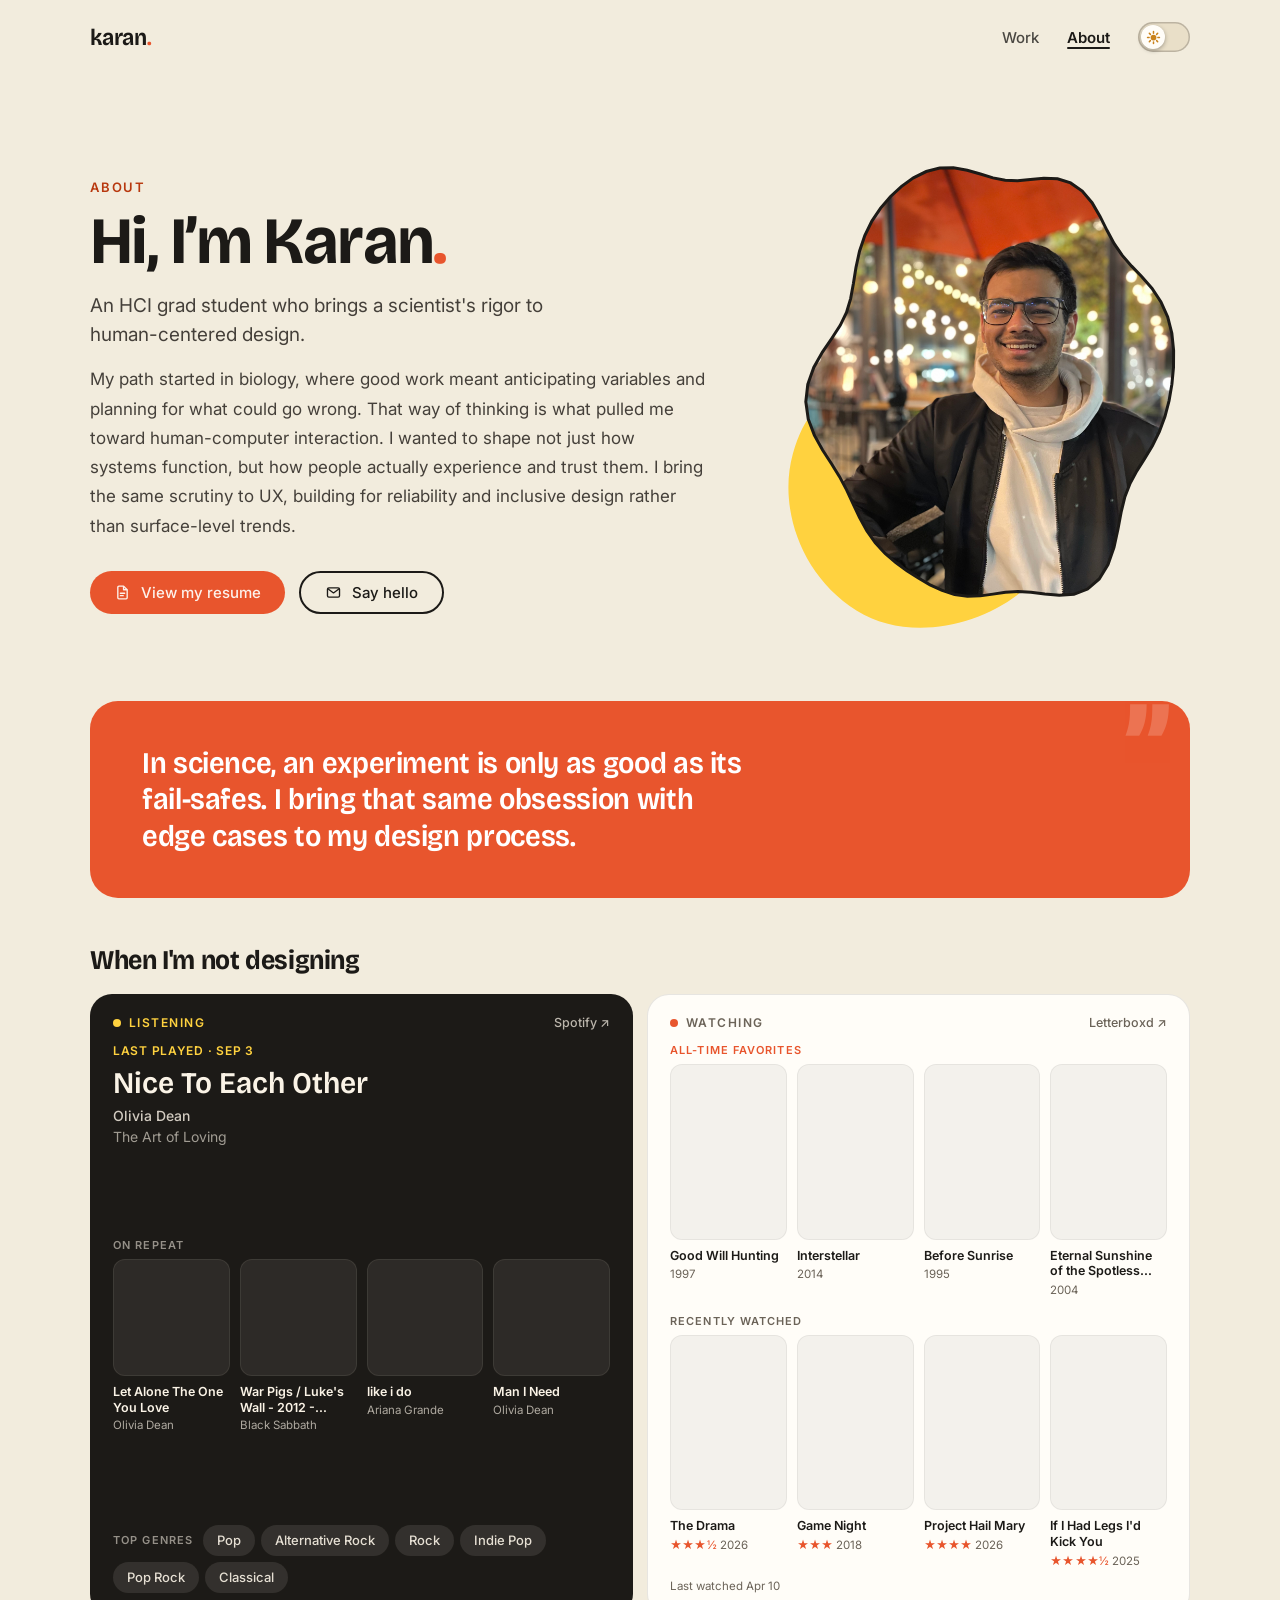
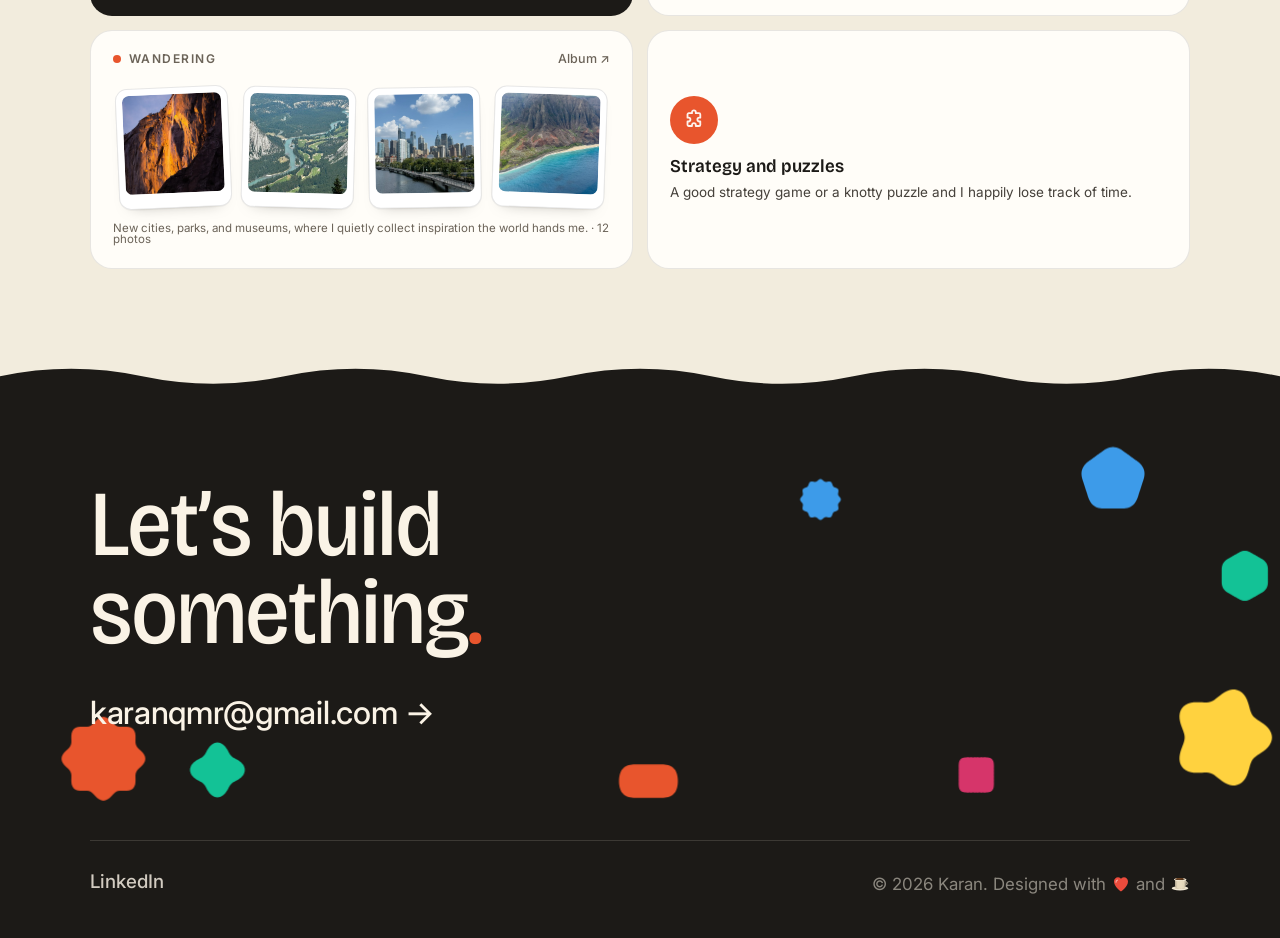
==== about.html @ 38cb761d "Wandering card: photos as tilted prints matching the live-card family Replace the full-bleed dark mo" ====
<!DOCTYPE html>
<html lang="en">
<head>
<meta charset="utf-8">
<meta name="viewport" content="width=device-width, initial-scale=1">
<script>(function(){try{var t=localStorage.getItem("theme");document.documentElement.setAttribute("data-theme",t==="dark"?"dark":"light");}catch(e){document.documentElement.setAttribute("data-theme","light");}})();</script>
<!-- Google Analytics (GA4) -->
<script async src="https://www.googletagmanager.com/gtag/js?id=G-MG99PZXCXY"></script>
<script>window.dataLayer=window.dataLayer||[];function gtag(){dataLayer.push(arguments);}gtag('js',new Date());gtag('config','G-MG99PZXCXY');</script>
<meta name="theme-color" content="#f2ecdd">
<title>About — Karan</title>
<meta name="description" content="Karan is an HCI grad student who brings a scientist's rigor to human-centered design.">
<link rel="preconnect" href="https://fonts.googleapis.com">
<link rel="preconnect" href="https://fonts.gstatic.com" crossorigin>
<link href="https://fonts.googleapis.com/css2?family=Bricolage+Grotesque:opsz,wdth,wght@12..96,75..100,200..800&family=Inter:wght@400;500;600&display=swap" rel="stylesheet">
<link rel="stylesheet" href="css/style.css?v=24">
<link rel="icon" type="image/svg+xml" href="assets/favicon-orange.svg">
<link rel="alternate icon" href="assets/favicon-orange.png">
<link rel="apple-touch-icon" href="assets/apple-touch-icon.png">
<style>
  .page--about{ background:var(--bg-soft); display:flex; flex-direction:column; }
  .page--about ::selection{ background:#e8552d; color:#fff; }
  .page--about .nav{ width:100%; }

  .about-main{
    width:100%; max-width:1180px; margin:0 auto;
    padding:clamp(16px,3vw,36px) clamp(20px,5vw,40px) clamp(48px,7vw,84px);
    flex:1 0 auto;
  }
  .page--about .footer{ flex:0 0 auto; margin-top:0; }

  .about-hero{
    display:flex; flex-wrap:wrap; gap:clamp(28px,5vw,56px); align-items:center;
    padding:clamp(12px,2.5vw,28px) 0 0; width:100%; max-width:1100px;
  }
  .about-hero-copy{ flex:1.35 1 320px; min-width:260px; }
  .about-eyebrow{
    font:600 13px/1 'Inter',sans-serif; letter-spacing:0.14em;
    text-transform:uppercase; color:#e8552d;
  }
  .about-heading{
    margin:16px 0 0;
    font-family:'Bricolage Grotesque',sans-serif;
    font-size:clamp(38px,6.4vw,66px); line-height:0.98; letter-spacing:-0.024em;
    font-variation-settings:'opsz' 40,'wght' 700,'wdth' 95;
  }
  .about-lede{
    margin:18px 0 0; font:400 clamp(16px,2vw,19px)/1.5 'Inter',sans-serif;
    color:var(--ink-2); max-width:38ch;
  }
  .about-body{
    margin:16px 0 0; font:400 clamp(15px,1.8vw,17px)/1.72 'Inter',sans-serif;
    color:var(--ink-2); max-width:56ch;
  }

  .about-actions{
    display:flex; flex-wrap:wrap; gap:14px;
    margin-top:clamp(24px,3vw,30px); align-items:center;
  }
  .btn-resume{
    display:inline-flex; align-items:center; gap:10px;
    padding:13px 24px; border-radius:22px;
    background:#e8552d; color:#fdf2ec;
    font:500 15px/1 'Inter',sans-serif; text-decoration:none;
    transition:transform .4s cubic-bezier(0.34,1.56,0.64,1), border-radius .4s cubic-bezier(0.34,1.56,0.64,1);
  }
  .btn-resume:hover, .btn-resume:focus-visible{ transform:scale(1.05); border-radius:12px; }
  .btn-hello{
    display:inline-flex; align-items:center; gap:10px;
    padding:11px 24px; border-radius:22px;
    background:transparent; border:2px solid var(--ink); color:var(--ink);
    font:500 15px/1 'Inter',sans-serif; text-decoration:none;
    transition:transform .4s cubic-bezier(0.34,1.56,0.64,1), border-radius .4s cubic-bezier(0.34,1.56,0.64,1), background .3s ease;
  }
  .btn-hello:hover, .btn-hello:focus-visible{ transform:scale(1.05); border-radius:12px; background:var(--chip-bg); }

  .about-photo{ flex:0.9 1 360px; min-width:260px; max-width:420px; margin:0 auto; }
  .about-photo-stage{ position:relative; padding:0 0 26px 26px; }
  .about-photo-splash{ position:absolute; left:0; bottom:0; width:78%; height:auto; }
  .about-photo-frame{ position:relative; width:100%; aspect-ratio:4/5; }
  .about-photo-clipped{
    position:absolute; inset:0; background:var(--bg);
    clip-path:url(#about-blob-clip); overflow:hidden;
  }
  .about-photo-clipped img{
    width:100%; height:100%; object-fit:cover; object-position:50% 22%; display:block;
  }
  .about-photo-stroke{
    position:absolute; inset:0; width:100%; height:100%;
    pointer-events:none; overflow:visible;
  }

  .about-quote{
    margin:clamp(30px,4.5vw,44px) 0 0; position:relative; overflow:hidden;
    background:#e8552d; color:#ffffff; border-radius:28px;
    padding:clamp(26px,4.5vw,44px) clamp(24px,5vw,52px);
  }
  .about-quote-mark{
    position:absolute; top:-14px; right:20px;
    font-family:'Bricolage Grotesque',sans-serif; font-size:130px; line-height:1;
    color:#ffffff; opacity:0.18;
    font-variation-settings:'opsz' 60,'wght' 700,'wdth' 90;
  }
  .about-quote p{
    margin:0; font-family:'Bricolage Grotesque',sans-serif;
    font-size:clamp(20px,3.2vw,30px); line-height:1.22; letter-spacing:-0.012em;
    font-variation-settings:'opsz' 28,'wght' 600,'wdth' 92;
    max-width:34ch; position:relative;
  }


  @media (max-width:620px){
    .about-hero{ flex-direction:column-reverse; }
    .about-photo{ max-width:min(88vw,340px); }
  }
</style>
</head>
<body>

<div class="page page--about">

  <nav class="nav">
    <a href="index.html" class="wordmark" aria-label="karan, home">karan<span class="accent">.</span></a>
    <div class="nav-links">
      <a href="index.html#work">Work</a>
      <a href="about.html" aria-current="page">About</a>
    </div>
  </nav>

  <div class="about-main">

    <section class="about-hero">
      <div class="about-hero-copy" data-reveal>
        <div class="about-eyebrow">About</div>
        <h1 class="about-heading" data-warp="700,95,40,800,100,48" aria-label="Hi, I'm Karan.">
          <span class="warp-word" aria-hidden="true"><span data-l>H</span><span data-l>i</span><span data-l>,</span></span>
          <span class="warp-word" aria-hidden="true"><span data-l>I</span><span data-l>’</span><span data-l>m</span></span>
          <span class="warp-word" aria-hidden="true"><span data-l>K</span><span data-l>a</span><span data-l>r</span><span data-l>a</span><span data-l>n</span><span data-l class="accent">.</span></span>
        </h1>
        <p class="about-lede">An HCI grad student who brings a scientist's rigor to human-centered design.</p>
        <p class="about-body" data-reveal>My path started in biology, where good work meant anticipating variables and planning for what could go wrong. That way of thinking is what pulled me toward human-computer interaction. I wanted to shape not just how systems function, but how people actually experience and trust them. I bring the same scrutiny to UX, building for reliability and inclusive design rather than surface-level trends.</p>
        <div class="about-actions" data-reveal>
          <a href="https://drive.google.com/file/d/17IT0uRKgggiwDkknbSD-YRlce37ex7aA/view?usp=drivesdk" target="_blank" rel="noopener" class="btn-resume">
            <svg width="17" height="17" viewBox="0 0 24 24" fill="none" aria-hidden="true"><path d="M13.5 3 H7 A1.6 1.6 0 0 0 5.4 4.6 V19.4 A1.6 1.6 0 0 0 7 21 H17 A1.6 1.6 0 0 0 18.6 19.4 V8.1 Z" stroke="currentColor" stroke-width="1.9" stroke-linejoin="round"></path><path d="M13.5 3 V8.1 H18.6" stroke="currentColor" stroke-width="1.9" stroke-linejoin="round"></path><path d="M9 13 H15 M9 16.5 H13" stroke="currentColor" stroke-width="1.9" stroke-linecap="round"></path></svg>
            View my resume
          </a>
          <a href="mailto:karanqmr@gmail.com" class="btn-hello">
            <svg width="17" height="17" viewBox="0 0 24 24" fill="none" aria-hidden="true"><rect x="3.5" y="5.5" width="17" height="13" rx="2" stroke="currentColor" stroke-width="1.9"></rect><path d="M4.5 7 L12 12.6 L19.5 7" stroke="currentColor" stroke-width="1.9" stroke-linecap="round" stroke-linejoin="round"></path></svg>
            Say hello
          </a>
        </div>
      </div>

      <div class="about-photo" data-reveal>
        <div class="about-photo-stage">
          <svg viewBox="0 0 200 200" aria-hidden="true" class="about-photo-splash"><path d="M45 33 C74 8 133 12 158 38 C184 65 191 112 168 145 C144 179 88 194 53 172 C18 150 5 108 14 76 C21 52 30 46 45 33 Z" fill="#ffd23f"></path></svg>
          <div class="about-photo-frame">
            <svg aria-hidden="true" width="0" height="0" style="position:absolute;"><defs><clipPath id="about-blob-clip" clipPathUnits="objectBoundingBox"><path id="about-blob-clip-path" d="M0.5 0.04 C0.72 0.04 0.93 0.17 0.95 0.4 C0.97 0.62 0.91 0.83 0.72 0.93 C0.52 0.98 0.26 0.96 0.12 0.83 C0.0 0.7 0.02 0.44 0.1 0.26 C0.18 0.1 0.3 0.04 0.5 0.04 Z"></path></clipPath></defs></svg>
            <div class="about-photo-clipped">
              <img src="assets/karan-headshot.jpeg" alt="Karan, smiling under a cafe umbrella at night">
            </div>
            <svg viewBox="0 0 100 125" preserveAspectRatio="none" aria-hidden="true" class="about-photo-stroke"><path id="about-blob-stroke" d="M50 5 C72 5 93 21.25 95 50 C97 77.5 91 103.75 72 116.25 C52 122.5 26 120 12 103.75 C0 87.5 2 55 10 32.5 C18 12.5 30 5 50 5 Z" fill="none" stroke="#1c1a17" stroke-width="3" vector-effect="non-scaling-stroke"></path></svg>
          </div>
        </div>
      </div>
    </section>

    <blockquote class="about-quote" data-reveal>
      <div class="about-quote-mark" aria-hidden="true">”</div>
      <p>In science, an experiment is only as good as its fail-safes. I bring that same obsession with edge cases to my design process.</p>
    </blockquote>

    <section class="hobbies">
      <h2 data-reveal>When I'm not designing</h2>
      <div class="hobby-grid">
        <div class="hobby hobby--listening" data-reveal data-now="spotify">
          <div class="hobby-head">
            <span class="hobby-kicker"><span class="now-dot" aria-hidden="true"></span>Listening</span>
            <a class="hobby-src" href="https://open.spotify.com/" target="_blank" rel="noopener">Spotify ↗</a>
          </div>
          <div class="now-body">
            <div class="hobby-title">Probably has headphones on.</div>
            <p>What's on rotation shows up here, straight from Spotify.</p>
          </div>
        </div>
        <div class="hobby hobby--watching" data-reveal data-now="letterboxd">
          <div class="hobby-head">
            <span class="hobby-kicker"><span class="now-dot" aria-hidden="true"></span>Watching</span>
            <a class="hobby-src" href="https://letterboxd.com/BinkyBoinky/" target="_blank" rel="noopener">Letterboxd ↗</a>
          </div>
          <div class="now-body">
            <div class="hobby-title">Probably at the movies.</div>
            <p>The last few films I logged, with my ratings, via Letterboxd.</p>
          </div>
        </div>
        <div class="hobby hobby--wander" data-reveal data-now="wander">
          <div class="hobby-head">
            <span class="hobby-kicker"><span class="now-dot" aria-hidden="true"></span>Wandering</span>
            <a class="hobby-src" href="https://photos.icloud.com/shared/album/0dfHIfOSHspKyND-pN9Fx7YiQ" target="_blank" rel="noopener">Album ↗</a>
          </div>
          <div class="now-body">
            <div class="hobby-icon">
              <svg width="24" height="24" viewBox="0 0 24 24" fill="none" aria-hidden="true"><circle cx="12" cy="12" r="9" stroke="#1c1a17" stroke-width="1.8"></circle><path d="M15.5 8.5 L13.4 13.4 L8.5 15.5 L10.6 10.6 Z" stroke="#1c1a17" stroke-width="1.8" stroke-linejoin="round"></path></svg>
            </div>
            <div class="hobby-title">Wandering for ideas</div>
            <p>New cities, parks, and museums, where I quietly collect inspiration the world hands me.</p>
          </div>
        </div>
        <div class="hobby hobby--puzzle" data-reveal>
          <div class="hobby-icon">
            <svg width="24" height="24" viewBox="0 0 24 24" fill="none" aria-hidden="true"><path d="M10 4.2 A1.9 1.9 0 0 1 13.8 4.2 V5.2 H17 A1.3 1.3 0 0 1 18.3 6.5 V9.7 H17.3 A1.9 1.9 0 0 0 17.3 13.5 H18.3 V16.7 A1.3 1.3 0 0 1 17 18 H13.8 V17 A1.9 1.9 0 0 0 10 17 V18 H6.8 A1.3 1.3 0 0 1 5.5 16.7 V13.5 H6.5 A1.9 1.9 0 0 0 6.5 9.7 H5.5 V6.5 A1.3 1.3 0 0 1 6.8 5.2 H10 Z" stroke="#fdf2ec" stroke-width="1.8" stroke-linejoin="round"></path></svg>
          </div>
          <div class="hobby-title">Strategy and puzzles</div>
          <p>A good strategy game or a knotty puzzle and I happily lose track of time.</p>
        </div>
      </div>
    </section>

  </div>

  <footer class="footer">
    <div class="footer-wave" aria-hidden="true">
      <svg viewBox="0 0 1440 60" preserveAspectRatio="none"><path d="M0 0 L0 26 Q80 10 160 26 T320 26 T480 26 T640 26 T800 26 T960 26 T1120 26 T1280 26 T1440 26 L1440 0 Z" fill="#f2ecdd"></path></svg>
    </div>

    <div class="playground" id="playground" aria-hidden="true">
      <div class="shape" data-color="#e8552d" style="left:4%;top:60%;width:92px;height:92px;"><svg viewBox="0 0 100 100"><path d="M8 50 A42 42 0 1 0 92 50 A42 42 0 1 0 8 50 Z" fill="#e8552d"></path></svg></div>
      <div class="shape" data-color="#13c296" style="left:14%;top:68%;width:56px;height:56px;"><svg viewBox="0 0 100 100"><path d="M8 50 A42 42 0 1 0 92 50 A42 42 0 1 0 8 50 Z" fill="#13c296"></path></svg></div>
      <div class="shape" data-color="#3d9be9" style="left:85%;top:18%;width:78px;height:78px;"><svg viewBox="0 0 100 100"><path d="M8 50 A42 42 0 1 0 92 50 A42 42 0 1 0 8 50 Z" fill="#3d9be9"></path></svg></div>
      <div class="shape" data-color="#ffd23f" style="left:92%;top:55%;width:104px;height:104px;"><svg viewBox="0 0 100 100"><path d="M8 50 A42 42 0 1 0 92 50 A42 42 0 1 0 8 50 Z" fill="#ffd23f"></path></svg></div>
      <div class="shape" data-color="#d6356a" style="left:74%;top:66%;width:54px;height:54px;"><svg viewBox="0 0 100 100"><path d="M8 50 A42 42 0 1 0 92 50 A42 42 0 1 0 8 50 Z" fill="#d6356a"></path></svg></div>
      <div class="shape" data-color="#3d9be9" style="left:62%;top:21%;width:46px;height:46px;"><svg viewBox="0 0 100 100"><path d="M8 50 A42 42 0 1 0 92 50 A42 42 0 1 0 8 50 Z" fill="#3d9be9"></path></svg></div>
      <div class="shape" data-color="#e8552d" style="left:47%;top:70%;width:64px;height:64px;"><svg viewBox="0 0 100 100"><path d="M8 50 A42 42 0 1 0 92 50 A42 42 0 1 0 8 50 Z" fill="#e8552d"></path></svg></div>
      <div class="shape" data-color="#13c296" style="left:96%;top:34%;width:58px;height:58px;"><svg viewBox="0 0 100 100"><path d="M8 50 A42 42 0 1 0 92 50 A42 42 0 1 0 8 50 Z" fill="#13c296"></path></svg></div>
    </div>

    <div class="footer-inner">
      <h2 id="footer-heading" class="warp-heading warp-heading-footer" data-warp="470,90,50,800,100,82" aria-label="Let's build something.">
        <span class="warp-word" aria-hidden="true"><span data-l>L</span><span data-l>e</span><span data-l>t</span><span data-l>’</span><span data-l>s</span></span>
        <span class="warp-word" aria-hidden="true"><span data-l>b</span><span data-l>u</span><span data-l>i</span><span data-l>l</span><span data-l>d</span></span>
        <span class="warp-word" aria-hidden="true"><span data-l>s</span><span data-l>o</span><span data-l>m</span><span data-l>e</span><span data-l>t</span><span data-l>h</span><span data-l>i</span><span data-l>n</span><span data-l>g</span><span data-l class="accent">.</span></span>
      </h2>
      <a href="mailto:karanqmr@gmail.com" class="footer-email">karanqmr@gmail.com →</a>

      <div class="footer-bottom">
        <div class="footer-links">
          <a href="https://www.linkedin.com/in/karan-kmr/" target="_blank" rel="noopener">LinkedIn</a>
        </div>
        <span class="footer-copyright">© 2026 Karan. Designed with <span class="footer-emoji emoji-heart" role="img" aria-label="love"><svg class="ce-heart" viewBox="0 0 24 24" aria-hidden="true"><path d="M12 21C12 21 3.6 15.3 3.6 9C3.6 6 5.9 3.9 8.5 3.9C10.2 3.9 11.5 4.8 12 6C12.5 4.8 13.8 3.9 15.5 3.9C18.1 3.9 20.4 6 20.4 9C20.4 15.3 12 21 12 21Z" fill="#ec4b3c"/><path d="M7.7 7.4C6.6 7.8 6 8.8 6 9.9" fill="none" stroke="#ffffff" stroke-opacity="0.5" stroke-width="1.4" stroke-linecap="round"/></svg></span> and <span class="footer-emoji emoji-coffee" role="img" aria-label="coffee"><span class="ce-cup" aria-hidden="true"><svg class="ce-saucer" viewBox="0 0 24 6"><ellipse cx="12" cy="3.2" rx="10" ry="2.5" fill="#efe6d2"/><ellipse cx="12" cy="2.7" rx="6.6" ry="1.4" fill="#d7cbb0"/></svg><svg class="ce-mug" viewBox="0 0 24 18"><path d="M17.2 6C20.8 6.3 20.8 11 17 11.3" fill="none" stroke="#f3ead6" stroke-width="2.1"/><path d="M5 4.6L6.3 12.6C6.7 14.3 8 15 9.8 15H13.2C15 15 16.3 14.3 16.7 12.6L18 4.6Z" fill="#f3ead6"/><ellipse cx="11.5" cy="4.6" rx="6.5" ry="1.9" fill="#efe6d2"/><ellipse cx="11.5" cy="4.5" rx="4.9" ry="1.3" fill="#5b3a20"/></svg></span></span></span>
      </div>
    </div>
  </footer>

</div>

<script src="js/main.js?v=8"></script>
<script src="js/now.js?v=6" defer></script>
</body>
</html>
---- css/style.css ----
/* ---------- reset & base ---------- */
*{ box-sizing:border-box; }

/* ---------- theme tokens ---------- */
:root{
  --bg:#faf3e6;            /* page paper */
  --bg-soft:#f2ecdd;       /* tinted paper (about, case-study wrappers) */
  --surface:#fffdf8;       /* cards */
  --surface-2:#ffffff;     /* white panels */
  --panel:#faf3e6;         /* inline figure panels */
  --ink:#1c1a17;
  --ink-2:#45403a;
  --ink-3:#6b6358;
  --line:rgba(28,26,23,0.06);
  --line-2:rgba(28,26,23,0.10);
  --chip-bg:rgba(28,26,23,0.05);
  --chip-line:rgba(28,26,23,0.08);
  --accent:#e8552d;
  --tabs-bg:rgba(250,243,230,0.9);
  color-scheme:light;
}
html[data-theme="dark"]{
  --bg:#161310;
  --bg-soft:#161310;
  --surface:#211d18;
  --surface-2:#221e18;
  --panel:#201c16;
  --ink:#f0e9dc;
  --ink-2:#cfc6b6;
  --ink-3:#a89f8f;
  --line:rgba(240,233,220,0.10);
  --line-2:rgba(240,233,220,0.14);
  --chip-bg:rgba(240,233,220,0.08);
  --chip-line:rgba(240,233,220,0.12);
  --tabs-bg:rgba(22,19,16,0.9);
  color-scheme:dark;
}
/* Brief site-wide cross-fade while the theme flips; the toggle keeps its own motion. */
html.theme-anim body *:not(.theme-toggle):not(.theme-toggle *){
  transition:background-color .3s ease, color .3s ease, border-color .3s ease, fill .3s ease, stroke .3s ease !important;
}
/* Root background matches the footer so mobile overscroll past the footer blends
   into the dark footer instead of flashing a white page; overscroll-behavior stops
   the rubber-band bounce entirely on browsers that support it. */
html{ scroll-behavior:smooth; background:#1c1a17; overscroll-behavior-y:none; }
body{ margin:0; overscroll-behavior-y:none; }
::selection{ background:#ffd23f; color:#1c1a17; }

.page{
  min-height:100vh;
  background:var(--bg);
  color:var(--ink);
  font-family:'Inter',system-ui,sans-serif;
  -webkit-font-smoothing:antialiased;
  overflow-x:hidden;
}

.accent{ color:#e8552d; }

.visually-hidden{
  position:absolute; width:1px; height:1px; overflow:hidden;
  clip:rect(0 0 0 0); clip-path:inset(50%);
}

/* ---------- load-in / scroll-reveal resting states ----------
   Set at parse time (no flash); JS adds .in once revealed. Reduced-motion
   fallback below forces the final state without animating. */
[data-load]{ opacity:0; transform:translateY(14px); transition:opacity .55s cubic-bezier(.22,1,.36,1), transform .55s cubic-bezier(.22,1,.36,1); }
[data-reveal]{ opacity:0; transform:translateY(20px); transition:opacity .6s cubic-bezier(.22,1,.36,1), transform .6s cubic-bezier(.22,1,.36,1); }
[data-load].in, [data-reveal].in{ opacity:1; transform:none; }

/* Warp letters repaint every frame; pad each span's paint box (net-zero via
   negative margin) so bold/wide glyph states never get clipped at their edges. */
[data-l]{ display:inline-block; padding:0.12em 0.06em; margin:-0.12em -0.06em; }

@media (prefers-reduced-motion: reduce){
  html{ scroll-behavior:auto; }
  *{ transition-duration:1ms !important; transition-delay:0ms !important; animation-duration:1ms !important; animation-iteration-count:1 !important; scroll-behavior:auto !important; }
  [data-load], [data-reveal]{ opacity:1 !important; transform:none !important; }
}

:focus-visible{ outline:2px solid #e8552d; outline-offset:3px; }

/* ---------- nav ---------- */
.nav{
  max-width:1180px; margin:0 auto;
  padding:22px clamp(20px,5vw,40px);
  display:flex; align-items:center; justify-content:space-between; gap:16px;
}
.wordmark{
  font-family:'Bricolage Grotesque',sans-serif;
  font-size:23px;
  font-variation-settings:'opsz' 16,'wght' 650,'wdth' 92;
  color:var(--ink); text-decoration:none; letter-spacing:-0.01em;
}
.nav-links{ display:flex; align-items:center; gap:clamp(16px,3vw,28px); }
.nav-links a{
  position:relative;
  color:var(--ink); font:500 15px/1 'Inter',sans-serif; text-decoration:none;
  opacity:0.78; transition:opacity .2s ease;
}
.nav-links a::after{
  content:""; position:absolute; left:0; right:0; bottom:-4px; height:2px;
  background:currentColor; border-radius:2px;
  transform:scaleX(0); transform-origin:right center;
  transition:transform .38s cubic-bezier(0.34,1.56,0.64,1);
}
.nav-links a:hover, .nav-links a:focus-visible{ opacity:1; }
.nav-links a:hover::after, .nav-links a:focus-visible::after{
  transform:scaleX(1); transform-origin:left center;
}
/* current page: bold, statically underlined — no swoop re-animation on hover */
.nav-links a[aria-current="page"]{ opacity:1; font-weight:600; }
.nav-links a[aria-current="page"]::after{
  transform:scaleX(1); transform-origin:left center; transition:none;
}

/* ---------- hero ---------- */
.hero{
  max-width:1180px; margin:0 auto;
  padding:clamp(48px,9vw,108px) clamp(20px,5vw,40px) clamp(56px,9vw,118px);
}
.hero-inner{
  display:flex; flex-wrap:wrap; align-items:center; gap:clamp(36px,5vw,72px);
}
.hero-copy{ flex:1 1 440px; min-width:0; }

.warp-heading{
  margin:0;
  font-family:'Bricolage Grotesque',sans-serif;
  font-size:clamp(2.95rem,8.4vw,6.7rem);
  line-height:0.95;
  letter-spacing:-0.022em;
  font-variation-settings:'opsz' 50,'wght' 480,'wdth' 90;
  max-width:13ch;
}
.warp-line{ display:block; white-space:nowrap; }
.warp-word{ display:inline-block; white-space:nowrap; }

.hero-sub{
  margin:30px 0 0; max-width:548px;
  font:400 clamp(16px,2vw,19px)/1.6 'Inter',sans-serif; color:var(--ink-2);
}

.hero-cta{ display:flex; flex-wrap:wrap; gap:14px; margin-top:38px; }
.btn{
  display:inline-flex; align-items:center; gap:8px;
  padding:15px 27px; border-radius:999px;
  font:500 18px/1 'Inter',sans-serif; text-decoration:none;
}
.btn-primary{
  background:#e8552d; color:#ffffff; border:1.5px solid #e8552d;
  border-radius:26px;
  box-shadow:0 1px 0 rgba(0,0,0,0.05);
  transition:transform .4s cubic-bezier(0.34,1.56,0.64,1), border-radius .4s cubic-bezier(0.34,1.56,0.64,1), box-shadow .3s ease;
}
.btn-primary:hover, .btn-primary:focus-visible{
  transform:scale(1.045); border-radius:16px; box-shadow:0 16px 30px -16px rgba(232,85,45,0.7);
  outline:none;
}

/* ---------- type toy ---------- */
.toy{
  flex:0 1 420px; min-width:290px; align-self:center;
  position:relative; aspect-ratio:1/1; cursor:pointer;
  user-select:none; -webkit-user-select:none; outline:none;
  transition:opacity .55s cubic-bezier(.22,1,.36,1), transform .55s cubic-bezier(.22,1,.36,1);
}
.toy:focus-visible{ outline:2px solid #e8552d; outline-offset:6px; border-radius:50%; }
.toy-clip-defs{ position:absolute; }
.toy-face{
  position:absolute; inset:0; background:#1c1a17;
  clip-path:url(#home-toy-clip);
  display:flex; align-items:center; justify-content:center;
}
.toy-word{
  font-family:'Bricolage Grotesque',sans-serif;
  font-size:clamp(58px,7.2vw,86px); line-height:1; color:#ffd23f;
  font-variation-settings:'opsz' 40,'wght' 420;
  white-space:nowrap; will-change:opacity,transform;
}
.toy-hint{
  position:absolute; left:0; right:0; bottom:13%; text-align:center;
  font:400 11px/1 'Inter',sans-serif; letter-spacing:0.05em; color:#9a9184;
}

/* ---------- work ---------- */
.work{
  max-width:1180px; margin:0 auto;
  padding:clamp(16px,4vw,36px) clamp(20px,5vw,40px) clamp(56px,9vw,104px);
  scroll-margin-top:24px;
}
.eyebrow{
  display:flex; align-items:center; gap:10px; margin-bottom:14px;
  font:500 14px/1 'Inter',sans-serif; color:var(--ink-3);
}
.eyebrow-dot{ width:9px; height:9px; border-radius:50%; background:#e8552d; display:inline-block; flex-shrink:0; }

.work-heading{
  margin:0; font-family:'Bricolage Grotesque',sans-serif;
  font-size:clamp(1.9rem,3.7vw,2.7rem);
  font-variation-settings:'opsz' 24,'wght' 600,'wdth' 92;
  letter-spacing:-0.015em; line-height:1.02;
}
.work-sub{
  margin:12px 0 0; font:400 16px/1.5 'Inter',sans-serif; color:var(--ink-2); max-width:520px;
}

.card-grid{
  display:grid;
  grid-template-columns:repeat(auto-fit,minmax(min(390px,100%),1fr));
  gap:26px; margin-top:38px;
}

.card{
  background:var(--surface); border:1px solid var(--line); border-radius:28px;
  overflow:hidden; display:flex; flex-direction:column;
  box-shadow:0 1px 0 rgba(28,26,23,0.03), 0 12px 28px -22px rgba(28,26,23,0.30);
  cursor:pointer; outline:none; text-decoration:none; color:inherit;
  transition:transform .5s cubic-bezier(0.34,1.56,0.64,1), border-radius .5s cubic-bezier(0.34,1.56,0.64,1), box-shadow .4s ease, opacity .6s cubic-bezier(.22,1,.36,1);
}
.card:hover, .card:focus-visible{
  transform:translateY(-8px); border-radius:14px;
  box-shadow:0 24px 46px -24px rgba(28,26,23,0.42);
}
.card:focus-visible{ outline:2px solid #e8552d; outline-offset:3px; }

.card-media{ overflow:hidden; }
.card-media-square{ aspect-ratio:1/1; }
.card-media-4-3{ aspect-ratio:4/3; }
.card-media img{ display:block; width:100%; height:100%; object-fit:cover; }

.card-body{ display:flex; flex-direction:column; flex:1 1 auto; padding:20px 20px 22px; }
.card-body h3{
  margin:0; font-family:'Bricolage Grotesque',sans-serif; font-size:1.5rem;
  font-variation-settings:'opsz' 18,'wght' 620,'wdth' 90;
  letter-spacing:-0.01em; line-height:1.05;
}
.card-body p{ margin:8px 0 16px; font:400 15px/1.5 'Inter',sans-serif; color:var(--ink-2); }
.card-tags{ display:flex; flex-wrap:wrap; gap:8px; margin-top:auto; }
.card-tags span{
  font:500 12.5px/1 'Inter',sans-serif; color:var(--ink-3);
  background:var(--chip-bg); border:1px solid var(--chip-line);
  padding:6px 11px; border-radius:999px;
}

/* ---------- footer ---------- */
.footer{
  position:relative; overflow:hidden;
  background:#1c1a17; color:#faf3e6;
  margin-top:clamp(40px,8vw,88px);
}
.footer-wave{
  position:absolute; top:-1px; left:0; right:0;
  height:clamp(34px,5vw,56px); z-index:4; pointer-events:none; line-height:0;
}
.footer-wave svg{ display:block; width:100%; height:100%; }

.playground{ position:absolute; inset:0; z-index:1; pointer-events:none; overflow:hidden; }
.shape{ position:absolute; pointer-events:auto; cursor:grab; touch-action:none; will-change:transform; }
.shape:active{ cursor:grabbing; }
.shape svg{ width:100%; height:100%; display:block; overflow:visible; }
.shape path{ transition:d .5s cubic-bezier(0.34,1.3,0.5,1), fill .5s ease; }

.footer-inner{
  position:relative; z-index:2; pointer-events:none;
  max-width:1180px; margin:0 auto;
  padding:clamp(70px,11vw,128px) clamp(20px,5vw,40px) 44px;
}
.warp-heading-footer{
  font-size:clamp(2.6rem,7.6vw,5.8rem);
  font-variation-settings:'opsz' 50,'wght' 470,'wdth' 90;
  color:#faf3e6; max-width:12ch;
}
.footer-email{
  display:inline-block; margin-top:clamp(26px,4vw,38px);
  font:500 clamp(20px,3.4vw,32px)/1.1 'Inter',sans-serif;
  color:#faf3e6; text-decoration:none; letter-spacing:-0.01em;
  transition:color .25s ease; pointer-events:auto;
}
.footer-email:hover, .footer-email:focus-visible{ color:#e8552d; }

.footer-bottom{
  display:flex; flex-wrap:wrap; gap:30px; align-items:center; justify-content:space-between;
  margin-top:clamp(60px,10vw,110px); padding-top:30px;
  border-top:1px solid rgba(250,243,230,0.14);
}
.footer-links{ display:flex; gap:28px; flex-wrap:wrap; }
.footer-links a{
  color:rgba(250,243,230,0.82); font:500 18.75px/1 'Inter',sans-serif; text-decoration:none;
  transition:color .25s ease; pointer-events:auto;
}
.footer-links a:hover, .footer-links a:focus-visible{ color:#e8552d; }
.footer-copyright{ font:400 16.875px/1 'Inter',sans-serif; color:rgba(250,243,230,0.5); }

/* ---------- mobile section bar (case studies; shown where the left rail is hidden) ---------- */
.section-tabs{
  position:fixed; top:0; left:0; right:0; z-index:55;
  display:flex; padding:9px clamp(12px,4vw,20px);
  background:var(--tabs-bg);
  -webkit-backdrop-filter:blur(10px); backdrop-filter:blur(10px);
  border-bottom:1px solid var(--line-2);
  transform:translateY(-102%); opacity:0; pointer-events:none;
  transition:transform .32s cubic-bezier(.22,1,.36,1), opacity .32s ease;
}
.section-tabs.is-visible{ transform:none; opacity:1; pointer-events:auto; }
.section-tabs-track{
  display:flex; gap:8px; align-items:center; width:100%;
  overflow-x:auto; scrollbar-width:none; -ms-overflow-style:none; -webkit-overflow-scrolling:touch;
}
.section-tabs-track::-webkit-scrollbar{ display:none; }
.section-tab{
  flex:0 0 auto; white-space:nowrap; text-decoration:none;
  font:600 13px/1 'Inter',sans-serif;
  padding:9px 14px; border-radius:999px;
  color:var(--ink-3); background:transparent;
  transition:color .2s ease, background .2s ease;
}
.section-tab.is-active{ background:var(--chip-bg); }
@media (min-width:1440px){ .section-tabs{ display:none !important; } }


/* ---------- theme toggle (M3-expressive switch) ---------- */
.theme-toggle{
  position:relative; flex:0 0 auto; width:52px; height:30px; padding:0;
  border:none; border-radius:999px; cursor:pointer;
  background:#e9dfc8; box-shadow:inset 0 0 0 1.5px rgba(28,26,23,0.22);
  transition:background .4s ease, box-shadow .4s ease;
  -webkit-tap-highlight-color:transparent;
}
html[data-theme="dark"] .theme-toggle{
  background:#3a342b; box-shadow:inset 0 0 0 1.5px rgba(240,233,220,0.22);
}
.theme-toggle:focus-visible{ outline:2px solid var(--accent); outline-offset:3px; }
.theme-toggle-thumb{
  position:absolute; top:3px; left:3px; width:24px; height:24px; border-radius:50%;
  background:#fffdf8; box-shadow:0 1.5px 4px rgba(28,26,23,0.35);
  display:flex; align-items:center; justify-content:center;
  transition:transform .5s cubic-bezier(0.34,1.56,0.64,1), background .4s ease;
}
html[data-theme="dark"] .theme-toggle-thumb{ transform:translateX(22px); background:#1c1814; }
/* M3-expressive pill-squash while the thumb travels */
.theme-toggle.is-switching .theme-toggle-thumb{ animation:tt-squash .5s cubic-bezier(0.34,1.56,0.64,1); }
@keyframes tt-squash{
  0%{ scale:1 1; border-radius:50%; }
  35%{ scale:1.3 0.82; border-radius:46% 54% 54% 46% / 58% 58% 42% 42%; }
  100%{ scale:1 1; border-radius:50%; }
}
.theme-toggle:active .theme-toggle-thumb{ scale:0.88; }
.theme-toggle-thumb svg{
  position:absolute; width:15px; height:15px;
  transition:opacity .25s ease, transform .5s cubic-bezier(0.34,1.56,0.64,1);
}
.tt-sun{ color:#c9821b; opacity:1; transform:rotate(0deg) scale(1); }
.tt-moon{ color:#ffd23f; opacity:0; transform:rotate(-110deg) scale(0.4); }
html[data-theme="dark"] .tt-sun{ opacity:0; transform:rotate(110deg) scale(0.4); }
html[data-theme="dark"] .tt-moon{ opacity:1; transform:rotate(0deg) scale(1); }

/* ---------- dark-mode polish for class-based components ---------- */
html[data-theme="dark"] .toy-face{ background:#26221b; }
html[data-theme="dark"] .toy-hint{ color:#9a9184; }
html[data-theme="dark"] .card{ box-shadow:0 1px 0 rgba(0,0,0,0.2), 0 12px 28px -22px rgba(0,0,0,0.6); }

/* ---------- about: "When I'm not designing" cards ---------- */
.hobbies{ margin-top:clamp(32px,5vw,48px); }
.hobbies h2{
  margin:0; font-family:'Bricolage Grotesque',sans-serif;
  font-size:clamp(21px,2.8vw,27px); line-height:1.1; letter-spacing:-0.014em;
  font-variation-settings:'opsz' 24,'wght' 700,'wdth' 92;
}
.hobby-grid{ display:grid; grid-template-columns:1fr; gap:14px; margin-top:18px; }
@media (min-width:700px){ .hobby-grid{ grid-template-columns:1fr 1fr; } }
.hobby{
  position:relative; border-radius:22px; min-height:150px; padding:22px;
  background:var(--surface); border:1px solid var(--line-2); color:var(--ink);
  transition:transform .4s cubic-bezier(0.34,1.56,0.64,1), box-shadow .3s ease;
}
.hobby:hover{ transform:translateY(-4px); box-shadow:0 20px 34px -24px rgba(28,26,23,0.45); }
.hobby-icon{ width:48px; height:48px; border-radius:50%; display:flex; align-items:center; justify-content:center; }
.hobby--wander .hobby-icon{ background:#ffd23f; }
.hobby--puzzle .hobby-icon{ background:#e8552d; }
/* Strategy card shares a row with the (taller) photo mosaic: keep its copy centered */
.hobby--puzzle{ display:flex; flex-direction:column; justify-content:center; }

/* Wandering: photos as small tilted prints, in the poster/cover row rhythm */
.print-row{ display:grid; grid-template-columns:repeat(4,1fr); gap:12px; padding:6px 4px 2px; }
.print-row--3{ grid-template-columns:repeat(3,1fr); }
.print-row--2{ grid-template-columns:repeat(2,1fr); }
.print-row--1{ grid-template-columns:1fr; }
.print{
  outline:none; cursor:default;
  transition:transform .4s cubic-bezier(0.34,1.56,0.64,1), filter .3s ease;
}
.print:nth-child(1){ transform:rotate(-2.5deg); }
.print:nth-child(2){ transform:rotate(1.5deg); }
.print:nth-child(3){ transform:rotate(-1deg); }
.print:nth-child(4){ transform:rotate(2deg); }
.print-frame{
  padding:6px 6px 14px; border-radius:12px;
  background:var(--surface-2); border:1px solid var(--line-2);
  box-shadow:0 1px 0 rgba(28,26,23,0.04), 0 8px 16px -14px rgba(28,26,23,0.5);
  transition:box-shadow .3s ease;
}
.print-photo{
  display:block; width:100%; aspect-ratio:1/1; object-fit:cover; border-radius:7px;
  background:var(--chip-bg); transition:transform .6s cubic-bezier(0.22,1,0.36,1);
}
.print-frame{ overflow:hidden; }
.print:hover, .print:focus-visible{ transform:translateY(-4px) rotate(0deg); }
.print:hover .print-frame, .print:focus-visible .print-frame{ box-shadow:0 14px 22px -14px rgba(28,26,23,0.6); }
.print:hover .print-photo, .print:focus-visible .print-photo{ transform:scale(1.04); }
.print:focus-visible .print-frame{ border-color:#e8552d; }
html[data-theme="dark"] .print-frame{ background:#2a251f; }
@media (max-width:560px){
  .print-row, .print-row--3{ grid-template-columns:repeat(2,1fr); }
}
.hobby-title{
  margin:12px 0 6px; font-family:'Bricolage Grotesque',sans-serif;
  font-size:18px; line-height:1.15;
  font-variation-settings:'opsz' 18,'wght' 600,'wdth' 94;
}
.hobby p{ margin:0; font:400 13.5px/1.45 'Inter',sans-serif; color:var(--ink-2); }
.hobby .now-body .hobby-title{ margin-top:0; }

.hobby-head{ display:flex; justify-content:space-between; align-items:center; gap:10px; margin-bottom:16px; }
.hobby-kicker{
  display:inline-flex; align-items:center; gap:8px;
  font:600 12px/1 'Inter',sans-serif; letter-spacing:0.12em; text-transform:uppercase; color:var(--ink-3);
}
.now-dot{ width:8px; height:8px; border-radius:50%; background:#e8552d; flex:0 0 auto; }
.hobby-src{ font:500 12.5px/1 'Inter',sans-serif; color:var(--ink-3); text-decoration:none; transition:color .2s ease; }
.hobby-src:hover, .hobby-src:focus-visible{ color:#e8552d; }

/* Listening: the site's ink-dark surface (toy / footer) in both themes */
.hobby--listening{ background:#1c1a17; border-color:transparent; color:#faf3e6; display:flex; flex-direction:column; }
.hobby--listening .now-body{ flex:1; display:flex; flex-direction:column; justify-content:space-between; gap:18px; min-width:0; }
html[data-theme="dark"] .hobby--listening{ background:#0f0d0b; border-color:rgba(240,233,220,0.08); }
.hobby--listening .hobby-kicker, .hobby--listening .hobby-src:hover, .hobby--listening .hobby-src:focus-visible{ color:#ffd23f; }
.hobby--listening .now-dot{ background:#ffd23f; }
.hobby--listening .hobby-src{ color:rgba(250,243,230,0.72); }
.hobby--listening .hobby-title{ color:#faf3e6; }
.hobby--listening p{ color:rgba(250,243,230,0.74); }
.now-hero{ display:flex; gap:18px; align-items:center; min-width:0; }
.now-art{ width:160px; height:160px; border-radius:22px; object-fit:cover; flex:0 0 auto; background:rgba(250,243,230,0.08); box-shadow:0 18px 30px -18px rgba(0,0,0,0.9); }
@media (max-width:560px){ .now-art{ width:96px; height:96px; border-radius:16px; } }
.now-text{ min-width:0; }
.now-status{ display:flex; align-items:center; gap:8px; font:600 12px/1 'Inter',sans-serif; letter-spacing:0.06em; text-transform:uppercase; color:#ffd23f; margin-bottom:10px; }
.now-eq{ display:inline-flex; gap:2px; align-items:flex-end; height:12px; }
.now-eq i{ display:block; width:3px; height:4px; border-radius:2px; background:#ffd23f; animation:now-eq 1s ease-in-out infinite; }
.now-eq i:nth-child(2){ animation-delay:.18s; } .now-eq i:nth-child(3){ animation-delay:.36s; }
@keyframes now-eq{ 0%,100%{ height:4px; } 50%{ height:12px; } }
.now-name{
  display:block; margin:0; font-family:'Bricolage Grotesque',sans-serif; font-size:clamp(22px,2.8vw,30px); line-height:1.08;
  font-variation-settings:'opsz' 18,'wght' 600,'wdth' 94; color:#faf3e6; text-decoration:none;
  overflow:hidden; text-overflow:ellipsis; white-space:nowrap;
}
a.now-name:hover, a.now-name:focus-visible{ color:#ffd23f; }
.hobby--listening .now-sub{ margin:6px 0 0; font:500 14px/1.4 'Inter',sans-serif; color:rgba(250,243,230,0.82); overflow:hidden; text-overflow:ellipsis; white-space:nowrap; }
.hobby--listening .now-sub--album{ margin-top:2px; font-weight:400; color:rgba(250,243,230,0.6); }
.now-section{ margin-top:18px; }
.now-section--first{ margin-top:0; }
.now-section > .now-chip-label{ display:block; margin:0 0 8px; }
.now-grid{ display:grid; grid-template-columns:repeat(4,1fr); gap:10px; }
.now-tile{ display:block; min-width:0; color:inherit; text-decoration:none; }
.now-cover{
  display:block; width:100%; aspect-ratio:1/1; object-fit:cover; border-radius:12px;
  background:rgba(250,243,230,0.08); border:1px solid rgba(250,243,230,0.08);
  transition:transform .4s cubic-bezier(0.34,1.56,0.64,1), box-shadow .3s ease;
}
.now-tile:hover .now-cover, .now-tile:focus-visible .now-cover{ transform:translateY(-4px) rotate(-1.5deg); box-shadow:0 14px 22px -12px rgba(0,0,0,0.8); }
.now-tile-title{
  display:-webkit-box; -webkit-line-clamp:2; -webkit-box-orient:vertical; overflow:hidden;
  margin-top:8px; font:600 12.5px/1.25 'Inter',sans-serif; color:#faf3e6;
}
.now-tile-sub{ display:block; margin-top:3px; font:400 11.5px/1.35 'Inter',sans-serif; color:rgba(250,243,230,0.66); overflow:hidden; text-overflow:ellipsis; white-space:nowrap; }
.now-chips{ display:flex; flex-wrap:wrap; align-items:center; gap:6px; margin-top:16px; }
.now-chip-label{ font:600 11px/1 'Inter',sans-serif; letter-spacing:0.1em; text-transform:uppercase; color:rgba(250,243,230,0.55); margin-right:4px; }
.now-chip{
  display:inline-flex; align-items:center; gap:7px;
  font:500 13px/1 'Inter',sans-serif; padding:9px 14px; border-radius:999px;
  background:rgba(250,243,230,0.1); color:rgba(250,243,230,0.9); text-decoration:none;
  max-width:100%; overflow:hidden; text-overflow:ellipsis; white-space:nowrap;
  transition:background .2s ease, color .2s ease;
}
a.now-chip:hover, a.now-chip:focus-visible{ background:#ffd23f; color:#1c1a17; }
.now-chip-art{ width:22px; height:22px; border-radius:50%; object-fit:cover; flex:0 0 auto; background:rgba(250,243,230,0.1); }
.now-chip > span{ overflow:hidden; text-overflow:ellipsis; }

/* Watching: paper card, poster row */
.film-row{ display:grid; grid-template-columns:repeat(4,1fr); gap:10px; }
.film{ display:block; min-width:0; color:inherit; text-decoration:none; }
.film-poster{
  display:block; width:100%; aspect-ratio:2/3; object-fit:cover; border-radius:12px;
  background:var(--chip-bg); border:1px solid var(--line);
  transition:transform .4s cubic-bezier(0.34,1.56,0.64,1), box-shadow .3s ease;
}
.film:hover .film-poster, .film:focus-visible .film-poster{ transform:translateY(-4px) rotate(-1.5deg); box-shadow:0 14px 22px -14px rgba(28,26,23,0.6); }
.film-title{
  display:-webkit-box; -webkit-line-clamp:2; -webkit-box-orient:vertical; overflow:hidden;
  margin-top:8px; font:600 12.5px/1.25 'Inter',sans-serif; color:var(--ink);
}
.film-meta{ display:block; margin-top:4px; font:400 11.5px/1.35 'Inter',sans-serif; color:var(--ink-3); }
@media (max-width:560px){ .film-stars{ display:block; } .film-meta > span + span{ margin-left:0; } }
.film-stars{ color:#e8552d; letter-spacing:0.02em; }
/* Watching: the favorites label carries the accent */
.hobby--watching .now-chip-label{ display:block; margin:0 0 8px; color:var(--ink-3); }
.hobby--watching .fav-label{ color:#e8552d; }
.now-updated{ margin:12px 0 0 !important; font:400 11.5px/1 'Inter',sans-serif !important; color:var(--ink-3) !important; }

/* ---------- dark-mode override map for inline-styled content ----------
   The case studies are inline-styled with a finite color vocabulary. Each literal
   gets several selector forms because the reveal/stagger JS re-serializes style
   attributes (hex -> rgb(r, g, b), and Safari may expand background to
   background-color), which would otherwise break substring matching. No source
   style uses background-color:, so the background forms are collision-free;
   text-color forms are anchored (^= or '; ' prefix) to avoid matching
   background-color serializations. Accents are intentionally not mapped. */
html[data-theme="dark"] [style*="background:#ffffff"], html[data-theme="dark"] [style*="background: rgb(255, 255, 255)"], html[data-theme="dark"] [style*="background-color: rgb(255, 255, 255)"]{ background:var(--surface-2) !important; }
html[data-theme="dark"] [style*="background:#faf3e6"], html[data-theme="dark"] [style*="background: rgb(250, 243, 230)"], html[data-theme="dark"] [style*="background-color: rgb(250, 243, 230)"]{ background:var(--panel) !important; }
html[data-theme="dark"] [style*="background:#f2ecdd"], html[data-theme="dark"] [style*="background: rgb(242, 236, 221)"], html[data-theme="dark"] [style*="background-color: rgb(242, 236, 221)"]{ background:var(--bg-soft) !important; }
html[data-theme="dark"] [style*="background:#f0ece2"], html[data-theme="dark"] [style*="background: rgb(240, 236, 226)"], html[data-theme="dark"] [style*="background-color: rgb(240, 236, 226)"]{ background:var(--bg-soft) !important; }
html[data-theme="dark"] [style*="background:#fbfaf6"], html[data-theme="dark"] [style*="background: rgb(251, 250, 246)"], html[data-theme="dark"] [style*="background-color: rgb(251, 250, 246)"]{ background:#211d18 !important; }
html[data-theme="dark"] [style*="background:#fbf8f0"], html[data-theme="dark"] [style*="background: rgb(251, 248, 240)"], html[data-theme="dark"] [style*="background-color: rgb(251, 248, 240)"]{ background:#201c17 !important; }
html[data-theme="dark"] [style*="background:#f4f1e8"], html[data-theme="dark"] [style*="background: rgb(244, 241, 232)"], html[data-theme="dark"] [style*="background-color: rgb(244, 241, 232)"]{ background:#1e1a15 !important; }
html[data-theme="dark"] [style*="background:#f4ede0"], html[data-theme="dark"] [style*="background: rgb(244, 237, 224)"], html[data-theme="dark"] [style*="background-color: rgb(244, 237, 224)"]{ background:#1e1a15 !important; }
html[data-theme="dark"] [style*="background:#e3dccb"], html[data-theme="dark"] [style*="background: rgb(227, 220, 203)"], html[data-theme="dark"] [style*="background-color: rgb(227, 220, 203)"]{ background:#332e25 !important; }
html[data-theme="dark"] [style*="background:#d6cdb9"], html[data-theme="dark"] [style*="background: rgb(214, 205, 185)"], html[data-theme="dark"] [style*="background-color: rgb(214, 205, 185)"]{ background:#3f3a30 !important; }
html[data-theme="dark"] [style*="background:#c3ccc5"], html[data-theme="dark"] [style*="background: rgb(195, 204, 197)"], html[data-theme="dark"] [style*="background-color: rgb(195, 204, 197)"]{ background:#3a423d !important; }
html[data-theme="dark"] [style*="background:#f6ecd5"], html[data-theme="dark"] [style*="background: rgb(246, 236, 213)"], html[data-theme="dark"] [style*="background-color: rgb(246, 236, 213)"]{ background:#251f12 !important; }
html[data-theme="dark"] [style*="background:#fdf3d4"], html[data-theme="dark"] [style*="background: rgb(253, 243, 212)"], html[data-theme="dark"] [style*="background-color: rgb(253, 243, 212)"]{ background:#2a230f !important; }
html[data-theme="dark"] [style*="background:#fff6de"], html[data-theme="dark"] [style*="background: rgb(255, 246, 222)"], html[data-theme="dark"] [style*="background-color: rgb(255, 246, 222)"]{ background:#2a2410 !important; }
html[data-theme="dark"] [style*="background:#dcece3"], html[data-theme="dark"] [style*="background: rgb(220, 236, 227)"], html[data-theme="dark"] [style*="background-color: rgb(220, 236, 227)"]{ background:#1b2620 !important; }
html[data-theme="dark"] [style*="background:#e7f1ea"], html[data-theme="dark"] [style*="background: rgb(231, 241, 234)"], html[data-theme="dark"] [style*="background-color: rgb(231, 241, 234)"]{ background:#18221c !important; }
html[data-theme="dark"] [style*="background:#e3f1ec"], html[data-theme="dark"] [style*="background: rgb(227, 241, 236)"], html[data-theme="dark"] [style*="background-color: rgb(227, 241, 236)"]{ background:#18221c !important; }
html[data-theme="dark"] [style*="background:#eef4f0"], html[data-theme="dark"] [style*="background: rgb(238, 244, 240)"], html[data-theme="dark"] [style*="background-color: rgb(238, 244, 240)"]{ background:#161f1a !important; }
html[data-theme="dark"] [style*="background:#e4edf5"], html[data-theme="dark"] [style*="background: rgb(228, 237, 245)"], html[data-theme="dark"] [style*="background-color: rgb(228, 237, 245)"]{ background:#1a2430 !important; }
html[data-theme="dark"] [style*="background:#dce9f8"], html[data-theme="dark"] [style*="background: rgb(220, 233, 248)"], html[data-theme="dark"] [style*="background-color: rgb(220, 233, 248)"]{ background:#1a2836 !important; }
html[data-theme="dark"] [style*="background:#e7ecfd"], html[data-theme="dark"] [style*="background: rgb(231, 236, 253)"], html[data-theme="dark"] [style*="background-color: rgb(231, 236, 253)"]{ background:#1e2540 !important; }
html[data-theme="dark"] [style*="background:#1c1a17"], html[data-theme="dark"] [style*="background: rgb(28, 26, 23)"], html[data-theme="dark"] [style*="background-color: rgb(28, 26, 23)"]{ background:#26221c !important; }
html[data-theme="dark"] [style*="background:#18241f"], html[data-theme="dark"] [style*="background: rgb(24, 36, 31)"], html[data-theme="dark"] [style*="background-color: rgb(24, 36, 31)"]{ background:#212b25 !important; }
html[data-theme="dark"] [style*="color:#1c1a17"], html[data-theme="dark"] [style^="color: rgb(28, 26, 23)"], html[data-theme="dark"] [style*="; color: rgb(28, 26, 23)"]{ color:var(--ink) !important; }
html[data-theme="dark"] [style*="color:#45403a"], html[data-theme="dark"] [style^="color: rgb(69, 64, 58)"], html[data-theme="dark"] [style*="; color: rgb(69, 64, 58)"]{ color:var(--ink-2) !important; }
html[data-theme="dark"] [style*="color:#6f6a61"], html[data-theme="dark"] [style^="color: rgb(111, 106, 97)"], html[data-theme="dark"] [style*="; color: rgb(111, 106, 97)"]{ color:var(--ink-3) !important; }
html[data-theme="dark"] [style*="color:#7a7263"], html[data-theme="dark"] [style^="color: rgb(122, 114, 99)"], html[data-theme="dark"] [style*="; color: rgb(122, 114, 99)"]{ color:var(--ink-3) !important; }
html[data-theme="dark"] [style*="color:#524c43"], html[data-theme="dark"] [style^="color: rgb(82, 76, 67)"], html[data-theme="dark"] [style*="; color: rgb(82, 76, 67)"]{ color:#bdb3a2 !important; }
html[data-theme="dark"] [style*="color:#8a8274"], html[data-theme="dark"] [style^="color: rgb(138, 130, 116)"], html[data-theme="dark"] [style*="; color: rgb(138, 130, 116)"]{ color:var(--ink-3) !important; }
html[data-theme="dark"] [style*="color:#3a332b"], html[data-theme="dark"] [style^="color: rgb(58, 51, 43)"], html[data-theme="dark"] [style*="; color: rgb(58, 51, 43)"]{ color:var(--ink-2) !important; }
html[data-theme="dark"] [style*="color:#2b2721"], html[data-theme="dark"] [style^="color: rgb(43, 39, 33)"], html[data-theme="dark"] [style*="; color: rgb(43, 39, 33)"]{ color:#ddd4c4 !important; }
html[data-theme="dark"] [style*="color:#a89f8d"], html[data-theme="dark"] [style^="color: rgb(168, 159, 141)"], html[data-theme="dark"] [style*="; color: rgb(168, 159, 141)"]{ color:#b3a999 !important; }
html[data-theme="dark"] [style*="color:#586b62"], html[data-theme="dark"] [style^="color: rgb(88, 107, 98)"], html[data-theme="dark"] [style*="; color: rgb(88, 107, 98)"]{ color:#a7b8ae !important; }
html[data-theme="dark"] [style*="color:#3f4b45"], html[data-theme="dark"] [style^="color: rgb(63, 75, 69)"], html[data-theme="dark"] [style*="; color: rgb(63, 75, 69)"]{ color:#b6c3bb !important; }
html[data-theme="dark"] [style*="color:#18241f"], html[data-theme="dark"] [style^="color: rgb(24, 36, 31)"], html[data-theme="dark"] [style*="; color: rgb(24, 36, 31)"]{ color:#e4ebe6 !important; }
html[data-theme="dark"] [style*="color:#22302a"], html[data-theme="dark"] [style^="color: rgb(34, 48, 42)"], html[data-theme="dark"] [style*="; color: rgb(34, 48, 42)"]{ color:#d5dfd9 !important; }
html[data-theme="dark"] [style*="color:#16241d"], html[data-theme="dark"] [style^="color: rgb(22, 36, 29)"], html[data-theme="dark"] [style*="; color: rgb(22, 36, 29)"]{ color:#e4ebe6 !important; }
html[data-theme="dark"] [style*="color:#243029"], html[data-theme="dark"] [style^="color: rgb(36, 48, 41)"], html[data-theme="dark"] [style*="; color: rgb(36, 48, 41)"]{ color:#cdd8d1 !important; }
html[data-theme="dark"] [style*="color:#324039"], html[data-theme="dark"] [style^="color: rgb(50, 64, 57)"], html[data-theme="dark"] [style*="; color: rgb(50, 64, 57)"]{ color:#c0ccc5 !important; }
html[data-theme="dark"] [style*="color:#4b564f"], html[data-theme="dark"] [style^="color: rgb(75, 86, 79)"], html[data-theme="dark"] [style*="; color: rgb(75, 86, 79)"]{ color:#aab5ad !important; }
html[data-theme="dark"] [style*="color:#6b756e"], html[data-theme="dark"] [style^="color: rgb(107, 117, 110)"], html[data-theme="dark"] [style*="; color: rgb(107, 117, 110)"]{ color:#98a39b !important; }
html[data-theme="dark"] [style*="color:#0f5b43"], html[data-theme="dark"] [style^="color: rgb(15, 91, 67)"], html[data-theme="dark"] [style*="; color: rgb(15, 91, 67)"]{ color:#5ecfa4 !important; }
html[data-theme="dark"] [style*="color:#0b4835"], html[data-theme="dark"] [style^="color: rgb(11, 72, 53)"], html[data-theme="dark"] [style*="; color: rgb(11, 72, 53)"]{ color:#79d6b1 !important; }
html[data-theme="dark"] [style*="color:#0f7a58"], html[data-theme="dark"] [style^="color: rgb(15, 122, 88)"], html[data-theme="dark"] [style*="; color: rgb(15, 122, 88)"]{ color:#4cc596 !important; }
html[data-theme="dark"] [style*="color:#0f8a6b"], html[data-theme="dark"] [style^="color: rgb(15, 138, 107)"], html[data-theme="dark"] [style*="; color: rgb(15, 138, 107)"]{ color:#3ec98f !important; }
html[data-theme="dark"] [style*="color:#1a7d5c"], html[data-theme="dark"] [style^="color: rgb(26, 125, 92)"], html[data-theme="dark"] [style*="; color: rgb(26, 125, 92)"]{ color:#49bd90 !important; }
html[data-theme="dark"] [style*="color:#1d4d7d"], html[data-theme="dark"] [style^="color: rgb(29, 77, 125)"], html[data-theme="dark"] [style*="; color: rgb(29, 77, 125)"]{ color:#83b9ea !important; }
html[data-theme="dark"] [style*="color:#2c46b8"], html[data-theme="dark"] [style^="color: rgb(44, 70, 184)"], html[data-theme="dark"] [style*="; color: rgb(44, 70, 184)"]{ color:#a4b5f6 !important; }
html[data-theme="dark"] [style*="color:#3a5fd9"], html[data-theme="dark"] [style^="color: rgb(58, 95, 217)"], html[data-theme="dark"] [style*="; color: rgb(58, 95, 217)"]{ color:#a9b8f8 !important; }
html[data-theme="dark"] [style*="color:#3167a0"], html[data-theme="dark"] [style^="color: rgb(49, 103, 160)"], html[data-theme="dark"] [style*="; color: rgb(49, 103, 160)"]{ color:#7fb2e0 !important; }
html[data-theme="dark"] [style*="color:#2f6cad"], html[data-theme="dark"] [style^="color: rgb(47, 108, 173)"], html[data-theme="dark"] [style*="; color: rgb(47, 108, 173)"]{ color:#7fb2e6 !important; }
html[data-theme="dark"] [style*="color:#8a5e10"], html[data-theme="dark"] [style^="color: rgb(138, 94, 16)"], html[data-theme="dark"] [style*="; color: rgb(138, 94, 16)"]{ color:#ddb055 !important; }
html[data-theme="dark"] [style*="color:#5c400d"], html[data-theme="dark"] [style^="color: rgb(92, 64, 13)"], html[data-theme="dark"] [style*="; color: rgb(92, 64, 13)"]{ color:#e8c274 !important; }
html[data-theme="dark"] [style*="color:#6d5300"], html[data-theme="dark"] [style^="color: rgb(109, 83, 0)"], html[data-theme="dark"] [style*="; color: rgb(109, 83, 0)"]{ color:#d9b04e !important; }
html[data-theme="dark"] [style*="color:#8a6a00"], html[data-theme="dark"] [style^="color: rgb(138, 106, 0)"], html[data-theme="dark"] [style*="; color: rgb(138, 106, 0)"]{ color:#d3ab47 !important; }
html[data-theme="dark"] [style*="color:#d6356a"], html[data-theme="dark"] [style^="color: rgb(214, 53, 106)"], html[data-theme="dark"] [style*="; color: rgb(214, 53, 106)"]{ color:#ef6d97 !important; }
html[data-theme="dark"] [style*="solid rgba(28,26,23,0.1)"], html[data-theme="dark"] [style*="solid rgba(28, 26, 23, 0.1)"]{ border-color:rgba(240,233,220,0.14) !important; }
html[data-theme="dark"] [style*="solid rgba(24,36,31,0.1)"], html[data-theme="dark"] [style*="solid rgba(24, 36, 31, 0.1)"]{ border-color:rgba(228,235,230,0.13) !important; }
html[data-theme="dark"] [style*="solid rgba(24,36,31,0.12)"], html[data-theme="dark"] [style*="solid rgba(24, 36, 31, 0.12)"]{ border-color:rgba(228,235,230,0.15) !important; }
html[data-theme="dark"] [style*="solid rgba(24,36,31,0.14)"], html[data-theme="dark"] [style*="solid rgba(24, 36, 31, 0.14)"]{ border-color:rgba(228,235,230,0.17) !important; }
html[data-theme="dark"] [style*="solid #e3dccb"], html[data-theme="dark"] [style*="solid rgb(227, 220, 203)"]{ border-color:rgba(240,233,220,0.16) !important; }
html[data-theme="dark"] [style*="solid #efe9da"], html[data-theme="dark"] [style*="solid rgb(239, 233, 218)"]{ border-color:rgba(240,233,220,0.13) !important; }

/* Chips with dark ink on kept accent fills must keep their dark ink in dark mode
   (the generic ink mapping would put cream on yellow/periwinkle). Compound
   attribute selectors outrank the single-attribute rules above. */
html[data-theme="dark"] [style*="background:#ffd23f"][style*="color:#1c1a17"], html[data-theme="dark"] [style*="background: rgb(255, 210, 63)"][style*="color: rgb(28, 26, 23)"]{ color:#1c1a17 !important; }
html[data-theme="dark"] [style*="background:#6686F7"][style*="color:#1c1a17"], html[data-theme="dark"] [style*="background: rgb(102, 134, 247)"][style*="color: rgb(28, 26, 23)"]{ color:#1c1a17 !important; }

/* Both themes: white text on the light teal/blue chips fails contrast (2.3-3.0);
   dark ink on those fills reads at 4.5+. */
[style*="background:#13c296"][style*="color:#ffffff"], [style*="background: rgb(19, 194, 150)"][style*="color: rgb(255, 255, 255)"]{ color:#043022 !important; }
[style*="background:#3d9be9"][style*="color:#ffffff"], [style*="background: rgb(61, 155, 233)"][style*="color: rgb(255, 255, 255)"]{ color:#0c2b45 !important; }

/* SVG attribute colors: footer waves track the page background in both themes */
[fill="#faf3e6"]{ fill:var(--bg); }
[fill="#f2ecdd"]{ fill:var(--bg-soft); }
[fill="#f0ece2"]{ fill:var(--bg-soft); }
html[data-theme="dark"] [fill="#1c1a17"]{ fill:var(--ink); }
html[data-theme="dark"] [stroke="#1c1a17"]{ stroke:var(--ink); }
/* hobby icons sit on accent-colored circles; keep their dark strokes */
html[data-theme="dark"] .hobby-icon [stroke="#1c1a17"]{ stroke:#1c1a17; }
html[data-theme="dark"] [stroke="#6f6a61"]{ stroke:var(--ink-3); }

/* Case-study footers are inline-styled with the same #1c1a17 as content panels,
   but must keep it in dark mode to blend with the html overscroll background. */
html[data-theme="dark"] footer[style*="background:#1c1a17"], html[data-theme="dark"] footer[style*="background: rgb(28, 26, 23)"], html[data-theme="dark"] footer[style*="background-color: rgb(28, 26, 23)"]{ background:#1c1a17 !important; }

/* ---------- light-mode contrast fixes for inline-styled text ----------
   Pre-existing shortfalls (3.2-4.35:1) in small text; same serialization-proof
   selector forms as the dark map above. */
html[data-theme="light"] [style*="color:#7a7263"], html[data-theme="light"] [style^="color: rgb(122, 114, 99)"], html[data-theme="light"] [style*="; color: rgb(122, 114, 99)"]{ color:#6d675c !important; }
html[data-theme="light"] [style*="color:#8a8274"], html[data-theme="light"] [style^="color: rgb(138, 130, 116)"], html[data-theme="light"] [style*="; color: rgb(138, 130, 116)"]{ color:#6d675c !important; }
html[data-theme="light"] [style*="color:#4a90d9"], html[data-theme="light"] [style^="color: rgb(74, 144, 217)"], html[data-theme="light"] [style*="; color: rgb(74, 144, 217)"]{ color:#29639f !important; }
html[data-theme="light"] [style*="color:#d6356a"], html[data-theme="light"] [style^="color: rgb(214, 53, 106)"], html[data-theme="light"] [style*="; color: rgb(214, 53, 106)"]{ color:#c02455 !important; }
html[data-theme="light"] [style*="color:#0f8a6b"], html[data-theme="light"] [style^="color: rgb(15, 138, 107)"], html[data-theme="light"] [style*="; color: rgb(15, 138, 107)"]{ color:#0d6e55 !important; }
html[data-theme="light"] [style*="color:#0f7a58"], html[data-theme="light"] [style^="color: rgb(15, 122, 88)"], html[data-theme="light"] [style*="; color: rgb(15, 122, 88)"]{ color:#0d6549 !important; }
html[data-theme="light"] [style*="color:#6b756e"], html[data-theme="light"] [style^="color: rgb(107, 117, 110)"], html[data-theme="light"] [style*="; color: rgb(107, 117, 110)"]{ color:#5d675f !important; }
/* about eyebrow: brand orange at 13px on tinted paper was 3.09:1 */
html[data-theme="light"] .about-eyebrow{ color:#b8380e; }

/* ---------- theme ripple (View Transitions) ----------
   During a theme switch the new-state snapshot is revealed by a clip-path circle
   animated from the toggle (see initThemeToggle); the default snapshot cross-fade
   is disabled so the ripple's leading edge stays crisp. */
html.theme-ripple::view-transition-old(root){ animation:none; mix-blend-mode:normal; z-index:1; }
html.theme-ripple::view-transition-new(root){
  animation:theme-ripple 620ms cubic-bezier(0.05, 0.7, 0.1, 1) both;
  mix-blend-mode:normal; z-index:2;
}
@keyframes theme-ripple{
  from{ clip-path:circle(0px at var(--ripple-x,100%) var(--ripple-y,0%)); }
  to{ clip-path:circle(var(--ripple-r,150vmax) at var(--ripple-x,100%) var(--ripple-y,0%)); }
}

/* ---------- footer credit icons (custom drawn, M3-expressive hover) ----------
   .footer-inner is pointer-events:none (the drag shapes pass through the text block),
   so the icons opt back in for :hover. Drawn as inline SVG rather than emoji so the
   coffee's mug can lift off its saucer - a single emoji glyph can't be split. 3D
   transforms are applied to the outer <svg> boxes (iOS-reliable), never <g> internals. */
.footer-emoji{ display:inline-block; pointer-events:auto; cursor:default; -webkit-tap-highlight-color:transparent; }

.ce-heart{ width:20px; height:20px; vertical-align:-0.2em; transform-origin:50% 55%; }
.emoji-heart:hover .ce-heart, .emoji-heart:active .ce-heart{ animation:emoji-heartbeat .9s cubic-bezier(0.34,1.56,0.64,1); }
@keyframes emoji-heartbeat{
  0%{ scale:1; } 20%{ scale:1.35; } 40%{ scale:0.92; }
  60%{ scale:1.28; } 80%{ scale:0.98; } 100%{ scale:1; }
}

.ce-cup{ position:relative; display:inline-block; width:20px; height:20px; vertical-align:-0.05em; }
.ce-saucer{ position:absolute; left:0; bottom:0; width:20px; height:6.25px; }
/* Flat SVG mug: fallback only (no 3D support or reduced motion). JS replaces it with
   the 3D cup below when supported. */
.ce-mug{ position:absolute; left:3.13px; bottom:2.75px; width:13.75px; height:10.6px; transform-origin:50% 100%; }
.emoji-coffee:hover .ce-mug, .emoji-coffee:active .ce-mug{ animation:mug-liftspin .95s cubic-bezier(0.34,1.56,0.64,1); }
@keyframes mug-liftspin{
  0%{ transform:perspective(140px) translateY(0) rotateY(0deg); }
  50%{ transform:perspective(140px) translateY(-5px) rotateY(180deg); }
  100%{ transform:perspective(140px) translateY(0) rotateY(360deg); }
}

/* Real 3D cup (built by initFooterCup): a preserve-3d cylinder that lifts off the
   static saucer and spins with depth on hover. Geometry is scaled by --u. */
.cup3d-scene{ --u:6.25px; position:absolute; left:10px; bottom:5px;
  width:calc(var(--u)*2); height:calc(var(--u)*1.2); margin-left:calc(var(--u)*-1);
  perspective:calc(var(--u)*8); }
.cup3d{ position:absolute; inset:0; transform-style:preserve-3d; transform-origin:50% 100%; }
.cup3d-body{ position:absolute; inset:0; transform-style:preserve-3d; transform:rotateX(-18deg); }
.cup3d-face{ position:absolute; left:50%; top:0; height:100%; }
.cup3d-lip, .cup3d-coffee{ position:absolute; left:50%; top:50%; border-radius:50%; }
.cup3d-lip{ background:#efe6d2; }
.cup3d-coffee{ background:radial-gradient(circle at 42% 34%, #7c4c28, #472d17 72%); }
.cup3d-handle{ position:absolute; left:50%; top:50%; background:transparent;
  border-style:solid; border-color:#e6d9bd; border-left-color:transparent; border-top-color:transparent;
  border-radius:50%; }
.emoji-coffee:hover .cup3d, .emoji-coffee:active .cup3d{ animation:cup3d-liftspin 1.05s cubic-bezier(0.34,1.56,0.64,1); }
@keyframes cup3d-liftspin{
  0%  { transform:translateY(0)                 rotateY(0deg); }
  22% { transform:translateY(calc(var(--u)*-1)) rotateY(0deg); }
  72% { transform:translateY(calc(var(--u)*-1)) rotateY(360deg); }
  88% { transform:translateY(0)                 rotateY(360deg); }
  100%{ transform:translateY(0)                 rotateY(360deg); }
}

/* On small screens the footer is much shorter, so the mid/low shape anchors land on
   the email/credit rows; lift them into the open band around and above the headline.
   (!important because the anchors are inline styles.) */
@media (max-width:700px){
  #playground > div:nth-child(1){ top:28% !important; }
  #playground > div:nth-child(2){ top:10% !important; }
  #playground > div:nth-child(4){ top:42% !important; }
  #playground > div:nth-child(5){ top:24% !important; }
  #playground > div:nth-child(7){ top:8% !important; }
}
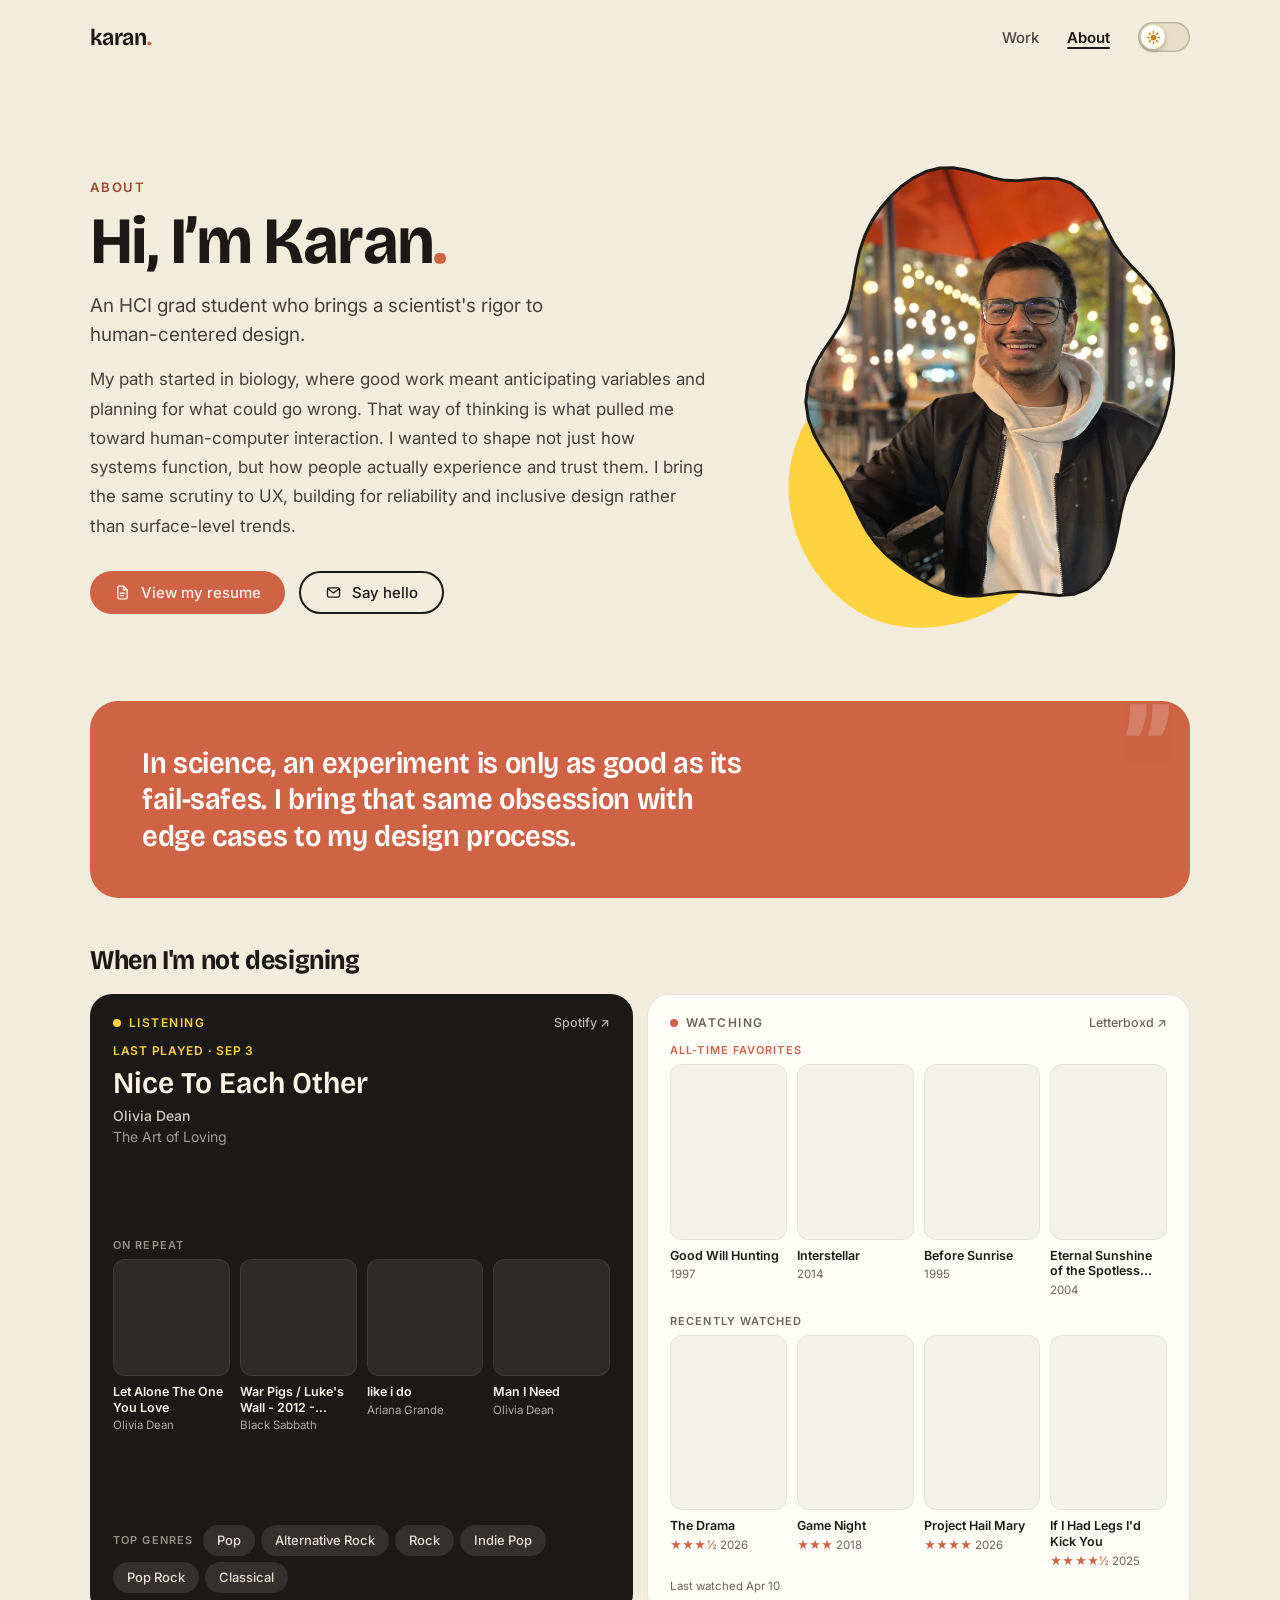
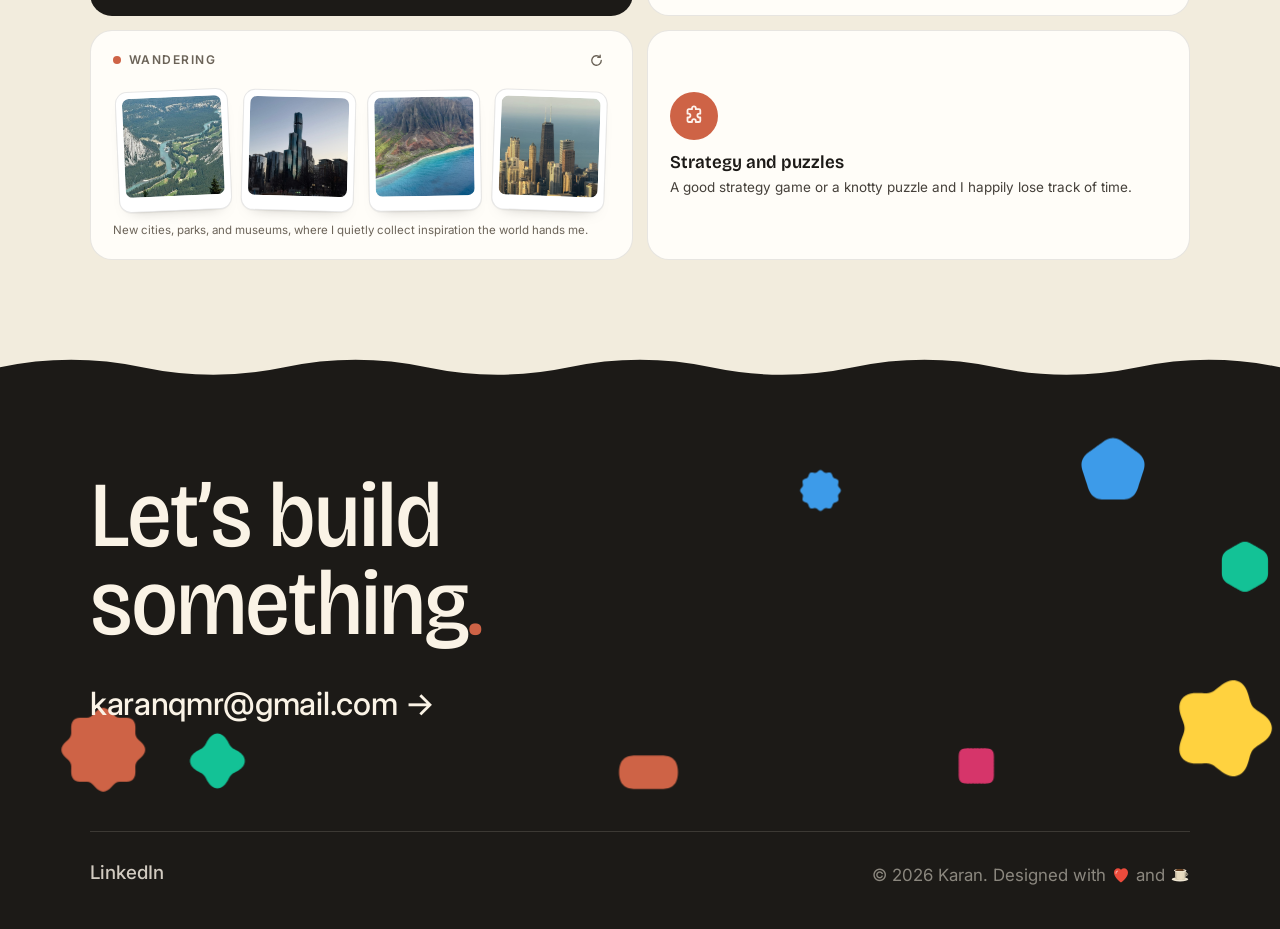
==== commit 9c66bd27: "Wandering refresh button; soften the accent orange site-wide The Wandering card's Album link becomes" ====
--- a/about.html
+++ b/about.html
@@ -13,13 +13,13 @@
 <link rel="preconnect" href="https://fonts.googleapis.com">
 <link rel="preconnect" href="https://fonts.gstatic.com" crossorigin>
 <link href="https://fonts.googleapis.com/css2?family=Bricolage+Grotesque:opsz,wdth,wght@12..96,75..100,200..800&family=Inter:wght@400;500;600&display=swap" rel="stylesheet">
-<link rel="stylesheet" href="css/style.css?v=24">
+<link rel="stylesheet" href="css/style.css?v=25">
 <link rel="icon" type="image/svg+xml" href="assets/favicon-orange.svg">
 <link rel="alternate icon" href="assets/favicon-orange.png">
 <link rel="apple-touch-icon" href="assets/apple-touch-icon.png">
 <style>
   .page--about{ background:var(--bg-soft); display:flex; flex-direction:column; }
-  .page--about ::selection{ background:#e8552d; color:#fff; }
+  .page--about ::selection{ background:#ce6346; color:#fff; }
   .page--about .nav{ width:100%; }
 
   .about-main{
@@ -36,7 +36,7 @@
   .about-hero-copy{ flex:1.35 1 320px; min-width:260px; }
   .about-eyebrow{
     font:600 13px/1 'Inter',sans-serif; letter-spacing:0.14em;
-    text-transform:uppercase; color:#e8552d;
+    text-transform:uppercase; color:#ce6346;
   }
   .about-heading{
     margin:16px 0 0;
@@ -60,7 +60,7 @@
   .btn-resume{
     display:inline-flex; align-items:center; gap:10px;
     padding:13px 24px; border-radius:22px;
-    background:#e8552d; color:#fdf2ec;
+    background:#ce6346; color:#fdf2ec;
     font:500 15px/1 'Inter',sans-serif; text-decoration:none;
     transition:transform .4s cubic-bezier(0.34,1.56,0.64,1), border-radius .4s cubic-bezier(0.34,1.56,0.64,1);
   }
@@ -92,7 +92,7 @@
 
   .about-quote{
     margin:clamp(30px,4.5vw,44px) 0 0; position:relative; overflow:hidden;
-    background:#e8552d; color:#ffffff; border-radius:28px;
+    background:#ce6346; color:#ffffff; border-radius:28px;
     padding:clamp(26px,4.5vw,44px) clamp(24px,5vw,52px);
   }
   .about-quote-mark{
@@ -196,7 +196,9 @@
         <div class="hobby hobby--wander" data-reveal data-now="wander">
           <div class="hobby-head">
             <span class="hobby-kicker"><span class="now-dot" aria-hidden="true"></span>Wandering</span>
-            <a class="hobby-src" href="https://photos.icloud.com/shared/album/0dfHIfOSHspKyND-pN9Fx7YiQ" target="_blank" rel="noopener">Album ↗</a>
+            <button class="hobby-src wander-refresh" type="button" aria-label="Show different photos" hidden>
+              <svg width="15" height="15" viewBox="0 0 24 24" fill="none" aria-hidden="true"><path d="M19.6 12 A7.6 7.6 0 1 1 17.4 6.6" stroke="currentColor" stroke-width="2.2" stroke-linecap="round" stroke-linejoin="round"></path><path d="M17.8 3.4 L17.8 7 L14.2 7" stroke="currentColor" stroke-width="2.2" stroke-linecap="round" stroke-linejoin="round"></path></svg>
+            </button>
           </div>
           <div class="now-body">
             <div class="hobby-icon">
@@ -224,13 +226,13 @@
     </div>
 
     <div class="playground" id="playground" aria-hidden="true">
-      <div class="shape" data-color="#e8552d" style="left:4%;top:60%;width:92px;height:92px;"><svg viewBox="0 0 100 100"><path d="M8 50 A42 42 0 1 0 92 50 A42 42 0 1 0 8 50 Z" fill="#e8552d"></path></svg></div>
+      <div class="shape" data-color="#ce6346" style="left:4%;top:60%;width:92px;height:92px;"><svg viewBox="0 0 100 100"><path d="M8 50 A42 42 0 1 0 92 50 A42 42 0 1 0 8 50 Z" fill="#ce6346"></path></svg></div>
       <div class="shape" data-color="#13c296" style="left:14%;top:68%;width:56px;height:56px;"><svg viewBox="0 0 100 100"><path d="M8 50 A42 42 0 1 0 92 50 A42 42 0 1 0 8 50 Z" fill="#13c296"></path></svg></div>
       <div class="shape" data-color="#3d9be9" style="left:85%;top:18%;width:78px;height:78px;"><svg viewBox="0 0 100 100"><path d="M8 50 A42 42 0 1 0 92 50 A42 42 0 1 0 8 50 Z" fill="#3d9be9"></path></svg></div>
       <div class="shape" data-color="#ffd23f" style="left:92%;top:55%;width:104px;height:104px;"><svg viewBox="0 0 100 100"><path d="M8 50 A42 42 0 1 0 92 50 A42 42 0 1 0 8 50 Z" fill="#ffd23f"></path></svg></div>
       <div class="shape" data-color="#d6356a" style="left:74%;top:66%;width:54px;height:54px;"><svg viewBox="0 0 100 100"><path d="M8 50 A42 42 0 1 0 92 50 A42 42 0 1 0 8 50 Z" fill="#d6356a"></path></svg></div>
       <div class="shape" data-color="#3d9be9" style="left:62%;top:21%;width:46px;height:46px;"><svg viewBox="0 0 100 100"><path d="M8 50 A42 42 0 1 0 92 50 A42 42 0 1 0 8 50 Z" fill="#3d9be9"></path></svg></div>
-      <div class="shape" data-color="#e8552d" style="left:47%;top:70%;width:64px;height:64px;"><svg viewBox="0 0 100 100"><path d="M8 50 A42 42 0 1 0 92 50 A42 42 0 1 0 8 50 Z" fill="#e8552d"></path></svg></div>
+      <div class="shape" data-color="#ce6346" style="left:47%;top:70%;width:64px;height:64px;"><svg viewBox="0 0 100 100"><path d="M8 50 A42 42 0 1 0 92 50 A42 42 0 1 0 8 50 Z" fill="#ce6346"></path></svg></div>
       <div class="shape" data-color="#13c296" style="left:96%;top:34%;width:58px;height:58px;"><svg viewBox="0 0 100 100"><path d="M8 50 A42 42 0 1 0 92 50 A42 42 0 1 0 8 50 Z" fill="#13c296"></path></svg></div>
     </div>
 
@@ -254,6 +256,6 @@
 </div>
 
 <script src="js/main.js?v=8"></script>
-<script src="js/now.js?v=6" defer></script>
+<script src="js/now.js?v=7" defer></script>
 </body>
 </html>
--- a/css/style.css
+++ b/css/style.css
@@ -15,7 +15,7 @@
   --line-2:rgba(28,26,23,0.10);
   --chip-bg:rgba(28,26,23,0.05);
   --chip-line:rgba(28,26,23,0.08);
-  --accent:#e8552d;
+  --accent:#ce6346;
   --tabs-bg:rgba(250,243,230,0.9);
   color-scheme:light;
 }
@@ -55,7 +55,7 @@
   overflow-x:hidden;
 }
 
-.accent{ color:#e8552d; }
+.accent{ color:#ce6346; }
 
 .visually-hidden{
   position:absolute; width:1px; height:1px; overflow:hidden;
@@ -79,7 +79,7 @@
   [data-load], [data-reveal]{ opacity:1 !important; transform:none !important; }
 }
 
-:focus-visible{ outline:2px solid #e8552d; outline-offset:3px; }
+:focus-visible{ outline:2px solid #ce6346; outline-offset:3px; }
 
 /* ---------- nav ---------- */
 .nav{
@@ -149,13 +149,13 @@
   font:500 18px/1 'Inter',sans-serif; text-decoration:none;
 }
 .btn-primary{
-  background:#e8552d; color:#ffffff; border:1.5px solid #e8552d;
+  background:#ce6346; color:#ffffff; border:1.5px solid #ce6346;
   border-radius:26px;
   box-shadow:0 1px 0 rgba(0,0,0,0.05);
   transition:transform .4s cubic-bezier(0.34,1.56,0.64,1), border-radius .4s cubic-bezier(0.34,1.56,0.64,1), box-shadow .3s ease;
 }
 .btn-primary:hover, .btn-primary:focus-visible{
-  transform:scale(1.045); border-radius:16px; box-shadow:0 16px 30px -16px rgba(232,85,45,0.7);
+  transform:scale(1.045); border-radius:16px; box-shadow:0 16px 30px -16px rgba(206,99,70,0.7);
   outline:none;
 }
 
@@ -166,7 +166,7 @@
   user-select:none; -webkit-user-select:none; outline:none;
   transition:opacity .55s cubic-bezier(.22,1,.36,1), transform .55s cubic-bezier(.22,1,.36,1);
 }
-.toy:focus-visible{ outline:2px solid #e8552d; outline-offset:6px; border-radius:50%; }
+.toy:focus-visible{ outline:2px solid #ce6346; outline-offset:6px; border-radius:50%; }
 .toy-clip-defs{ position:absolute; }
 .toy-face{
   position:absolute; inset:0; background:#1c1a17;
@@ -194,7 +194,7 @@
   display:flex; align-items:center; gap:10px; margin-bottom:14px;
   font:500 14px/1 'Inter',sans-serif; color:var(--ink-3);
 }
-.eyebrow-dot{ width:9px; height:9px; border-radius:50%; background:#e8552d; display:inline-block; flex-shrink:0; }
+.eyebrow-dot{ width:9px; height:9px; border-radius:50%; background:#ce6346; display:inline-block; flex-shrink:0; }
 
 .work-heading{
   margin:0; font-family:'Bricolage Grotesque',sans-serif;
@@ -223,7 +223,7 @@
   transform:translateY(-8px); border-radius:14px;
   box-shadow:0 24px 46px -24px rgba(28,26,23,0.42);
 }
-.card:focus-visible{ outline:2px solid #e8552d; outline-offset:3px; }
+.card:focus-visible{ outline:2px solid #ce6346; outline-offset:3px; }
 
 .card-media{ overflow:hidden; }
 .card-media-square{ aspect-ratio:1/1; }
@@ -278,7 +278,7 @@
   color:#faf3e6; text-decoration:none; letter-spacing:-0.01em;
   transition:color .25s ease; pointer-events:auto;
 }
-.footer-email:hover, .footer-email:focus-visible{ color:#e8552d; }
+.footer-email:hover, .footer-email:focus-visible{ color:#ce6346; }
 
 .footer-bottom{
   display:flex; flex-wrap:wrap; gap:30px; align-items:center; justify-content:space-between;
@@ -290,7 +290,7 @@
   color:rgba(250,243,230,0.82); font:500 18.75px/1 'Inter',sans-serif; text-decoration:none;
   transition:color .25s ease; pointer-events:auto;
 }
-.footer-links a:hover, .footer-links a:focus-visible{ color:#e8552d; }
+.footer-links a:hover, .footer-links a:focus-visible{ color:#ce6346; }
 .footer-copyright{ font:400 16.875px/1 'Inter',sans-serif; color:rgba(250,243,230,0.5); }
 
 /* ---------- mobile section bar (case studies; shown where the left rail is hidden) ---------- */
@@ -378,11 +378,20 @@
 .hobby:hover{ transform:translateY(-4px); box-shadow:0 20px 34px -24px rgba(28,26,23,0.45); }
 .hobby-icon{ width:48px; height:48px; border-radius:50%; display:flex; align-items:center; justify-content:center; }
 .hobby--wander .hobby-icon{ background:#ffd23f; }
-.hobby--puzzle .hobby-icon{ background:#e8552d; }
+.hobby--puzzle .hobby-icon{ background:#ce6346; }
 /* Strategy card shares a row with the (taller) photo mosaic: keep its copy centered */
 .hobby--puzzle{ display:flex; flex-direction:column; justify-content:center; }
 
 /* Wandering: photos as small tilted prints, in the poster/cover row rhythm */
+.wander-refresh{
+  display:inline-flex; align-items:center; justify-content:center;
+  padding:6px; margin:-6px 0; border:0; background:none; cursor:pointer;
+  border-radius:50%; color:var(--ink-3); transition:color .2s ease;
+}
+.wander-refresh:hover, .wander-refresh:focus-visible{ color:#ce6346; }
+.wander-refresh svg{ display:block; }
+.wander-refresh.spin svg{ animation:wander-spin .55s cubic-bezier(0.34,1.56,0.64,1); }
+@keyframes wander-spin{ from{ transform:rotate(0deg); } to{ transform:rotate(360deg); } }
 .print-row{ display:grid; grid-template-columns:repeat(4,1fr); gap:12px; padding:6px 4px 2px; }
 .print-row--3{ grid-template-columns:repeat(3,1fr); }
 .print-row--2{ grid-template-columns:repeat(2,1fr); }
@@ -409,7 +418,7 @@
 .print:hover, .print:focus-visible{ transform:translateY(-4px) rotate(0deg); }
 .print:hover .print-frame, .print:focus-visible .print-frame{ box-shadow:0 14px 22px -14px rgba(28,26,23,0.6); }
 .print:hover .print-photo, .print:focus-visible .print-photo{ transform:scale(1.04); }
-.print:focus-visible .print-frame{ border-color:#e8552d; }
+.print:focus-visible .print-frame{ border-color:#ce6346; }
 html[data-theme="dark"] .print-frame{ background:#2a251f; }
 @media (max-width:560px){
   .print-row, .print-row--3{ grid-template-columns:repeat(2,1fr); }
@@ -427,9 +436,9 @@
   display:inline-flex; align-items:center; gap:8px;
   font:600 12px/1 'Inter',sans-serif; letter-spacing:0.12em; text-transform:uppercase; color:var(--ink-3);
 }
-.now-dot{ width:8px; height:8px; border-radius:50%; background:#e8552d; flex:0 0 auto; }
+.now-dot{ width:8px; height:8px; border-radius:50%; background:#ce6346; flex:0 0 auto; }
 .hobby-src{ font:500 12.5px/1 'Inter',sans-serif; color:var(--ink-3); text-decoration:none; transition:color .2s ease; }
-.hobby-src:hover, .hobby-src:focus-visible{ color:#e8552d; }
+.hobby-src:hover, .hobby-src:focus-visible{ color:#ce6346; }
 
 /* Listening: the site's ink-dark surface (toy / footer) in both themes */
 .hobby--listening{ background:#1c1a17; border-color:transparent; color:#faf3e6; display:flex; flex-direction:column; }
@@ -501,10 +510,10 @@
 }
 .film-meta{ display:block; margin-top:4px; font:400 11.5px/1.35 'Inter',sans-serif; color:var(--ink-3); }
 @media (max-width:560px){ .film-stars{ display:block; } .film-meta > span + span{ margin-left:0; } }
-.film-stars{ color:#e8552d; letter-spacing:0.02em; }
+.film-stars{ color:#ce6346; letter-spacing:0.02em; }
 /* Watching: the favorites label carries the accent */
 .hobby--watching .now-chip-label{ display:block; margin:0 0 8px; color:var(--ink-3); }
-.hobby--watching .fav-label{ color:#e8552d; }
+.hobby--watching .fav-label{ color:#ce6346; }
 .now-updated{ margin:12px 0 0 !important; font:400 11.5px/1 'Inter',sans-serif !important; color:var(--ink-3) !important; }
 
 /* ---------- dark-mode override map for inline-styled content ----------
@@ -614,7 +623,7 @@
 html[data-theme="light"] [style*="color:#0f7a58"], html[data-theme="light"] [style^="color: rgb(15, 122, 88)"], html[data-theme="light"] [style*="; color: rgb(15, 122, 88)"]{ color:#0d6549 !important; }
 html[data-theme="light"] [style*="color:#6b756e"], html[data-theme="light"] [style^="color: rgb(107, 117, 110)"], html[data-theme="light"] [style*="; color: rgb(107, 117, 110)"]{ color:#5d675f !important; }
 /* about eyebrow: brand orange at 13px on tinted paper was 3.09:1 */
-html[data-theme="light"] .about-eyebrow{ color:#b8380e; }
+html[data-theme="light"] .about-eyebrow{ color:#a34729; }
 
 /* ---------- theme ripple (View Transitions) ----------
    During a theme switch the new-state snapshot is revealed by a clip-path circle
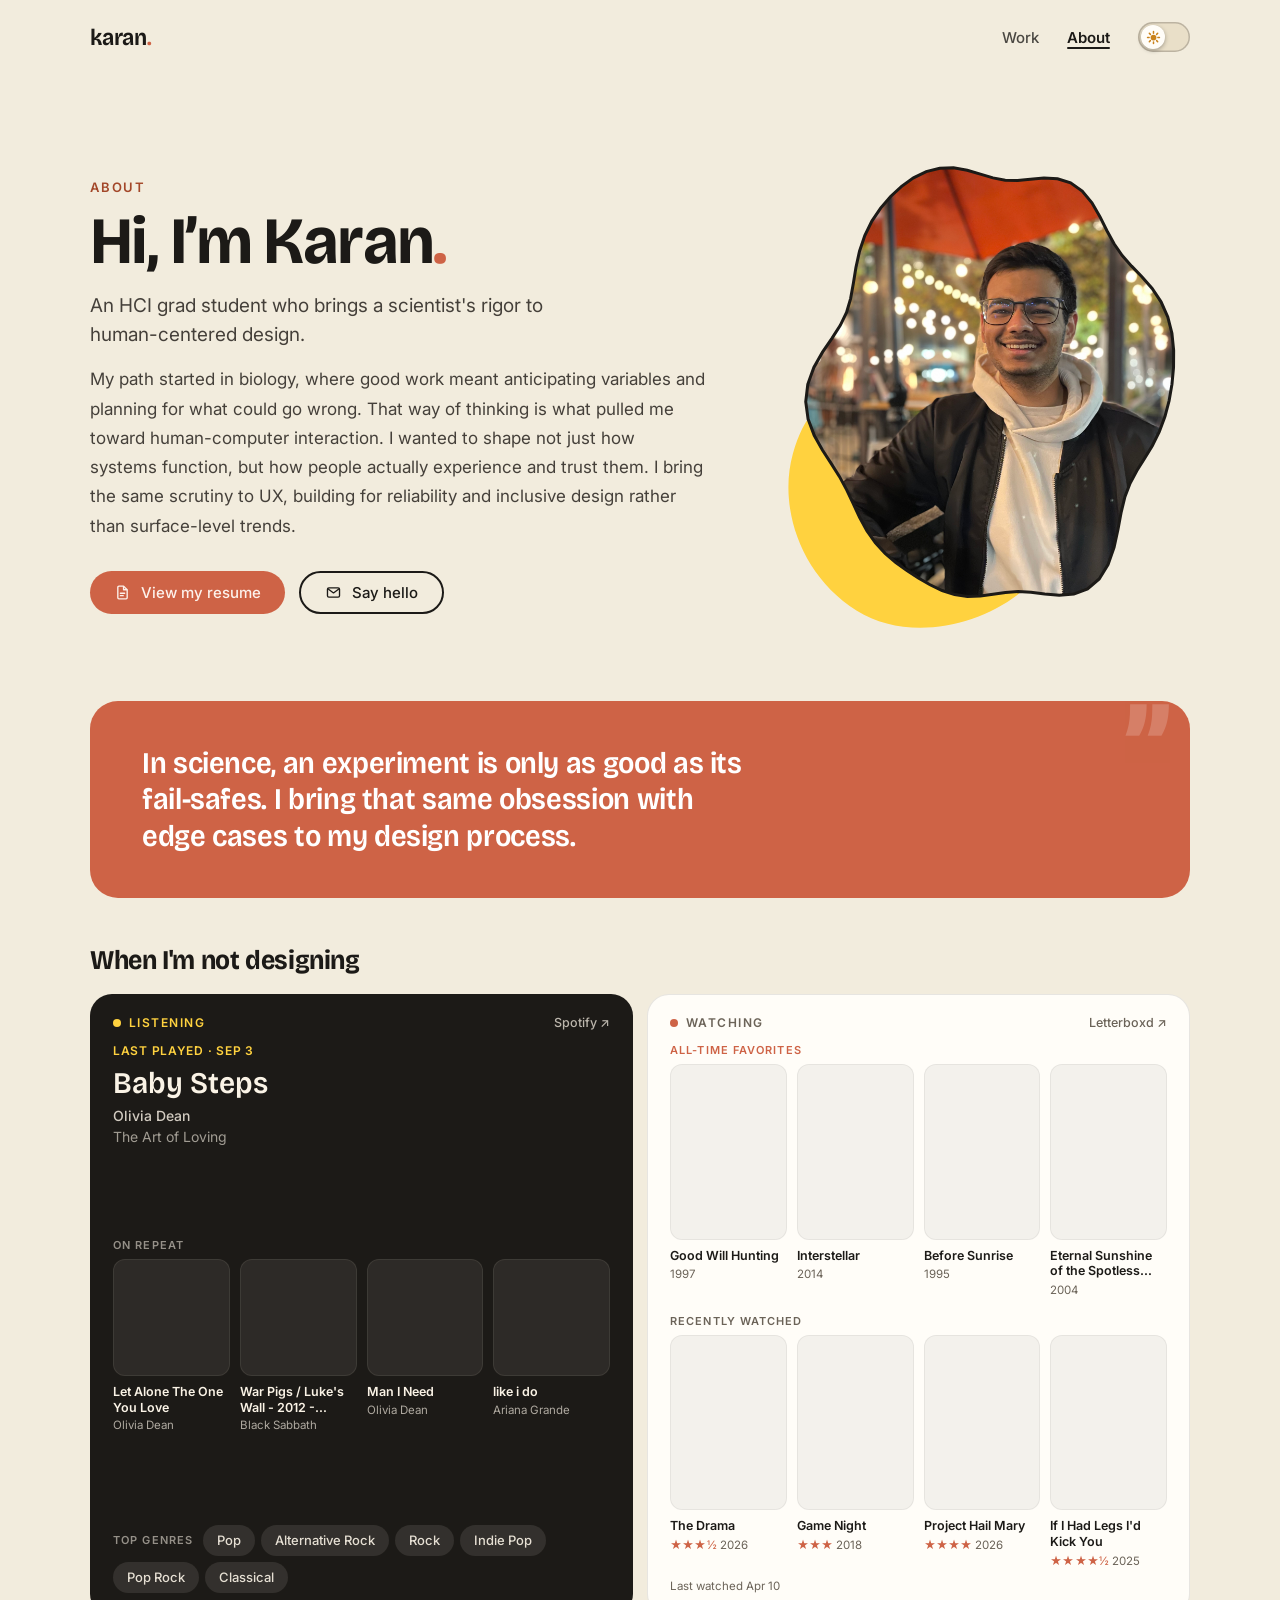
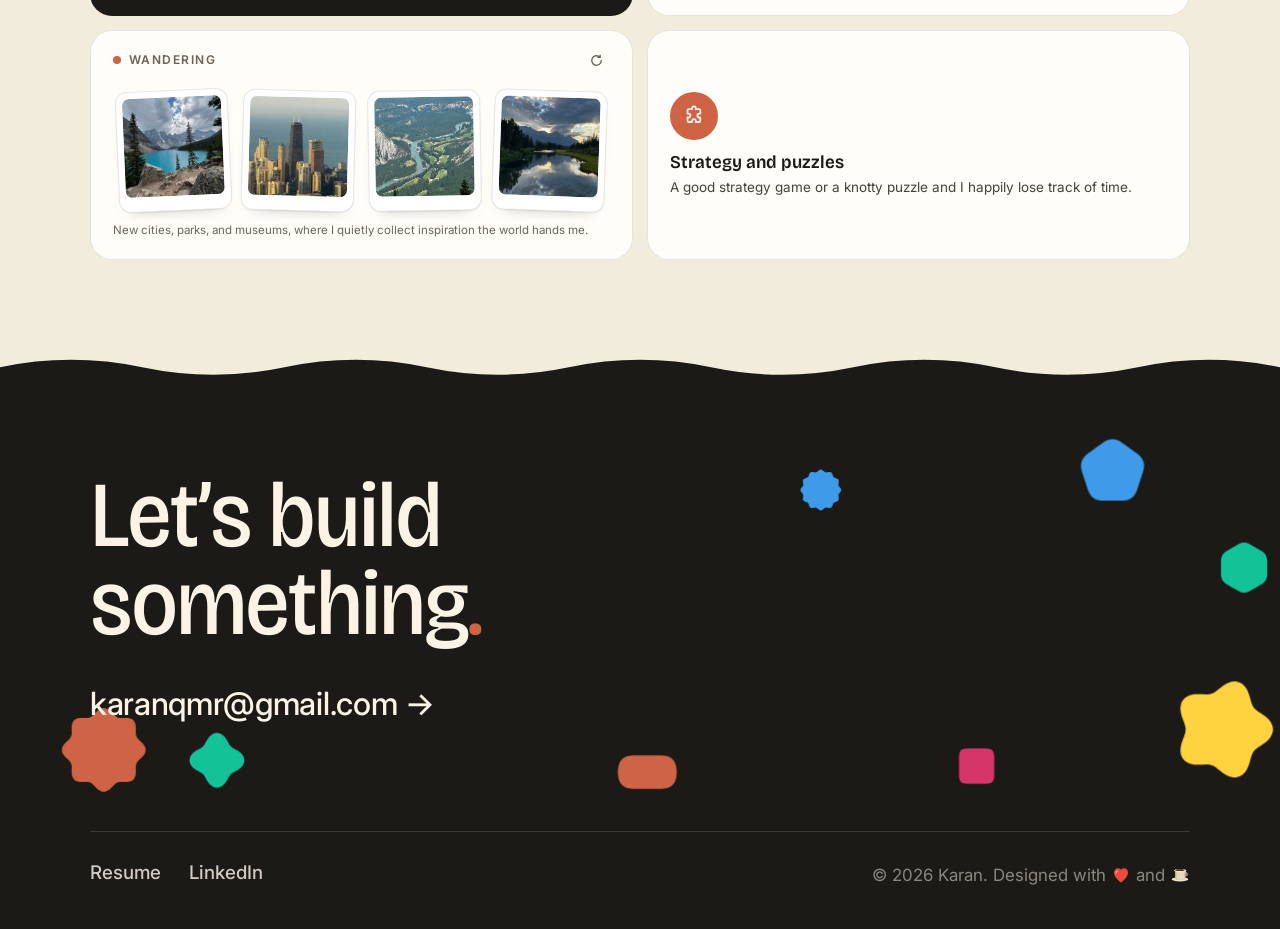
==== commit 1fe7bbe7: "Review Medium tier: swipe affordance, footer resume link, glance strips, SB trim - Case-study figure" ====
--- a/about.html
+++ b/about.html
@@ -13,7 +13,7 @@
 <link rel="preconnect" href="https://fonts.googleapis.com">
 <link rel="preconnect" href="https://fonts.gstatic.com" crossorigin>
 <link href="https://fonts.googleapis.com/css2?family=Bricolage+Grotesque:opsz,wdth,wght@12..96,75..100,200..800&family=Inter:wght@400;500;600&display=swap" rel="stylesheet">
-<link rel="stylesheet" href="css/style.css?v=25">
+<link rel="stylesheet" href="css/style.css?v=26">
 <link rel="icon" type="image/svg+xml" href="assets/favicon-orange.svg">
 <link rel="alternate icon" href="assets/favicon-orange.png">
 <link rel="apple-touch-icon" href="assets/apple-touch-icon.png">
@@ -246,6 +246,7 @@
 
       <div class="footer-bottom">
         <div class="footer-links">
+          <a href="https://drive.google.com/file/d/17IT0uRKgggiwDkknbSD-YRlce37ex7aA/view?usp=drivesdk" target="_blank" rel="noopener">Resume</a>
           <a href="https://www.linkedin.com/in/karan-kmr/" target="_blank" rel="noopener">LinkedIn</a>
         </div>
         <span class="footer-copyright">© 2026 Karan. Designed with <span class="footer-emoji emoji-heart" role="img" aria-label="love"><svg class="ce-heart" viewBox="0 0 24 24" aria-hidden="true"><path d="M12 21C12 21 3.6 15.3 3.6 9C3.6 6 5.9 3.9 8.5 3.9C10.2 3.9 11.5 4.8 12 6C12.5 4.8 13.8 3.9 15.5 3.9C18.1 3.9 20.4 6 20.4 9C20.4 15.3 12 21 12 21Z" fill="#ec4b3c"/><path d="M7.7 7.4C6.6 7.8 6 8.8 6 9.9" fill="none" stroke="#ffffff" stroke-opacity="0.5" stroke-width="1.4" stroke-linecap="round"/></svg></span> and <span class="footer-emoji emoji-coffee" role="img" aria-label="coffee"><span class="ce-cup" aria-hidden="true"><svg class="ce-saucer" viewBox="0 0 24 6"><ellipse cx="12" cy="3.2" rx="10" ry="2.5" fill="#efe6d2"/><ellipse cx="12" cy="2.7" rx="6.6" ry="1.4" fill="#d7cbb0"/></svg><svg class="ce-mug" viewBox="0 0 24 18"><path d="M17.2 6C20.8 6.3 20.8 11 17 11.3" fill="none" stroke="#f3ead6" stroke-width="2.1"/><path d="M5 4.6L6.3 12.6C6.7 14.3 8 15 9.8 15H13.2C15 15 16.3 14.3 16.7 12.6L18 4.6Z" fill="#f3ead6"/><ellipse cx="11.5" cy="4.6" rx="6.5" ry="1.9" fill="#efe6d2"/><ellipse cx="11.5" cy="4.5" rx="4.9" ry="1.3" fill="#5b3a20"/></svg></span></span></span>
--- a/css/style.css
+++ b/css/style.css
@@ -515,6 +515,21 @@
 .hobby--watching .now-chip-label{ display:block; margin:0 0 8px; color:var(--ink-3); }
 .hobby--watching .fav-label{ color:#ce6346; }
 .now-updated{ margin:12px 0 0 !important; font:400 11.5px/1 'Inter',sans-serif !important; color:var(--ink-3) !important; }
+
+/* ---------- wide-figure swipe affordance (case studies, mobile) ---------- */
+.hscroll-hint{ display:none; }
+@media (max-width:760px){
+  .hscroll{
+    -webkit-mask-image:linear-gradient(to right, #000 calc(100% - 40px), transparent);
+    mask-image:linear-gradient(to right, #000 calc(100% - 40px), transparent);
+  }
+  .hscroll--used{ -webkit-mask-image:none; mask-image:none; }
+  .hscroll-hint{
+    display:block; text-align:right; margin:6px 2px 0;
+    font:500 11px/1 'Inter',sans-serif; letter-spacing:0.05em; color:var(--ink-3);
+  }
+  .hscroll--used + .hscroll-hint{ display:none; }
+}
 
 /* ---------- dark-mode override map for inline-styled content ----------
    The case studies are inline-styled with a finite color vocabulary. Each literal
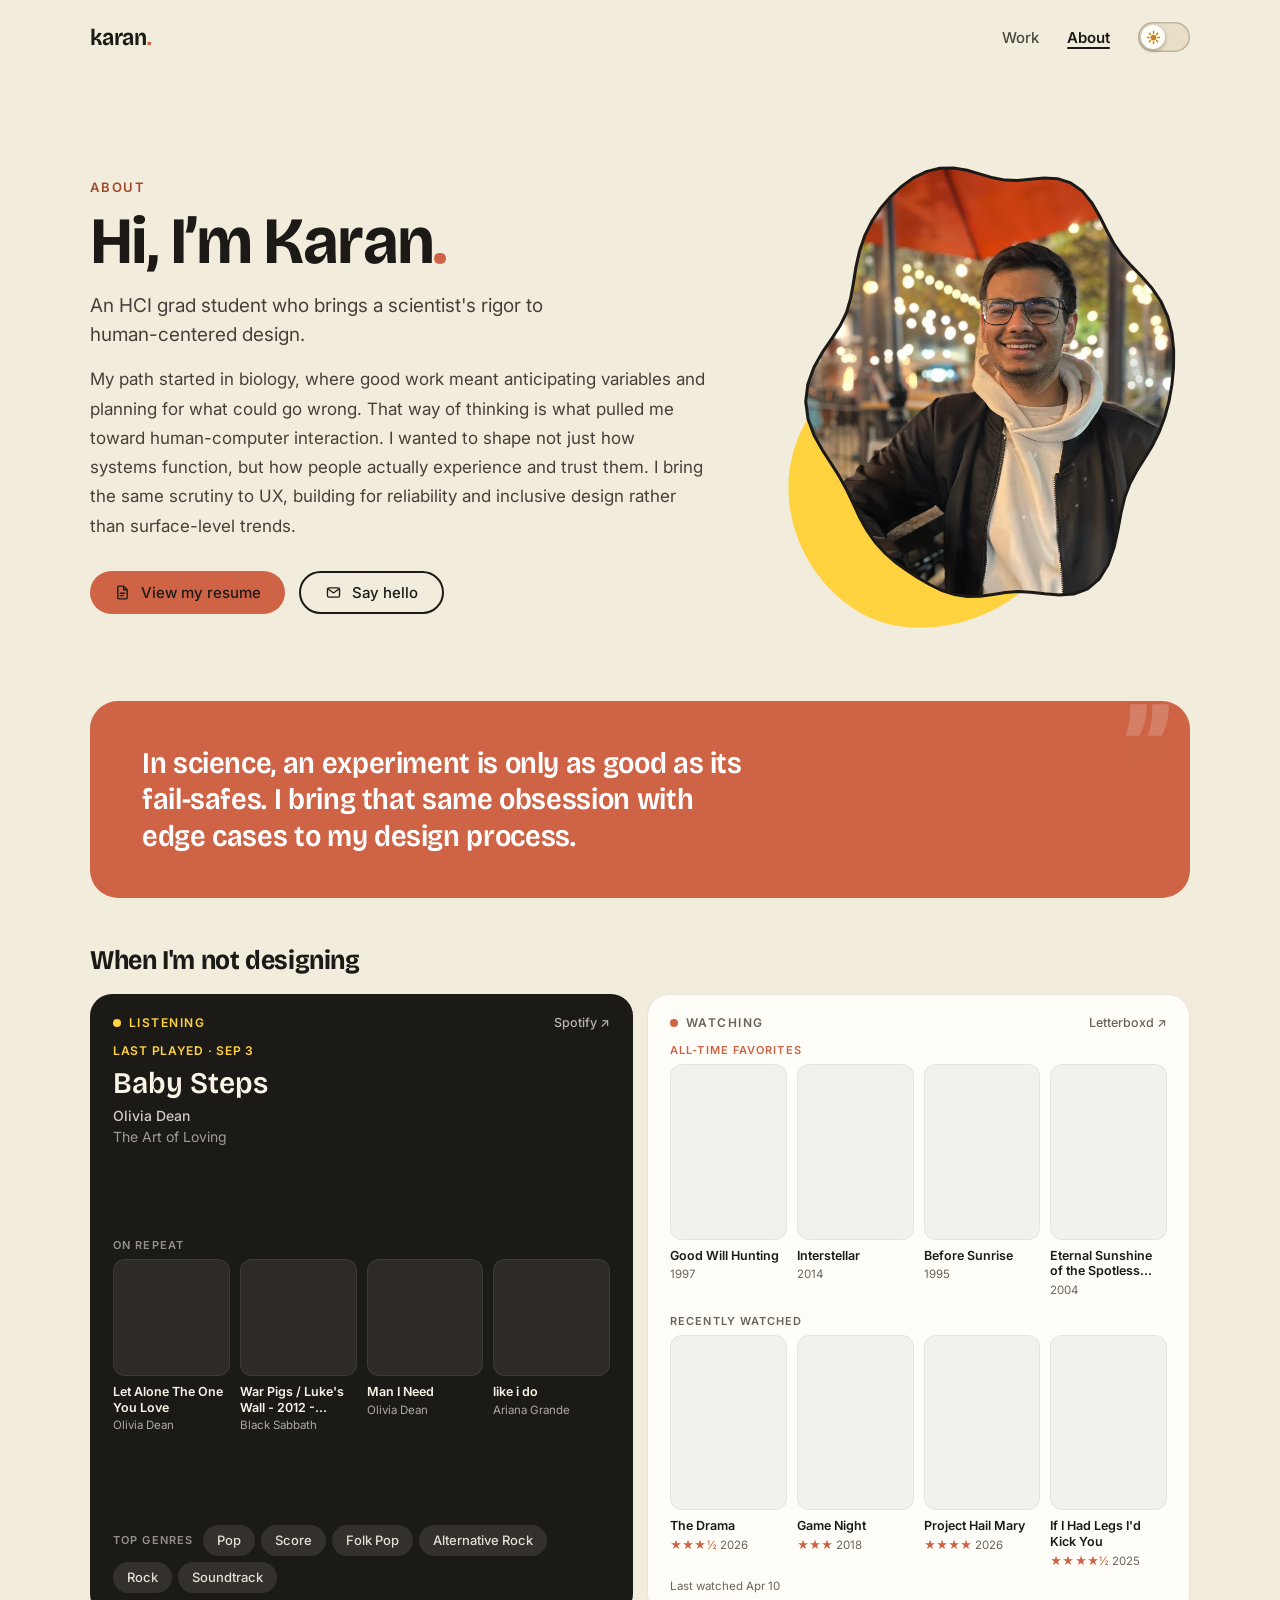
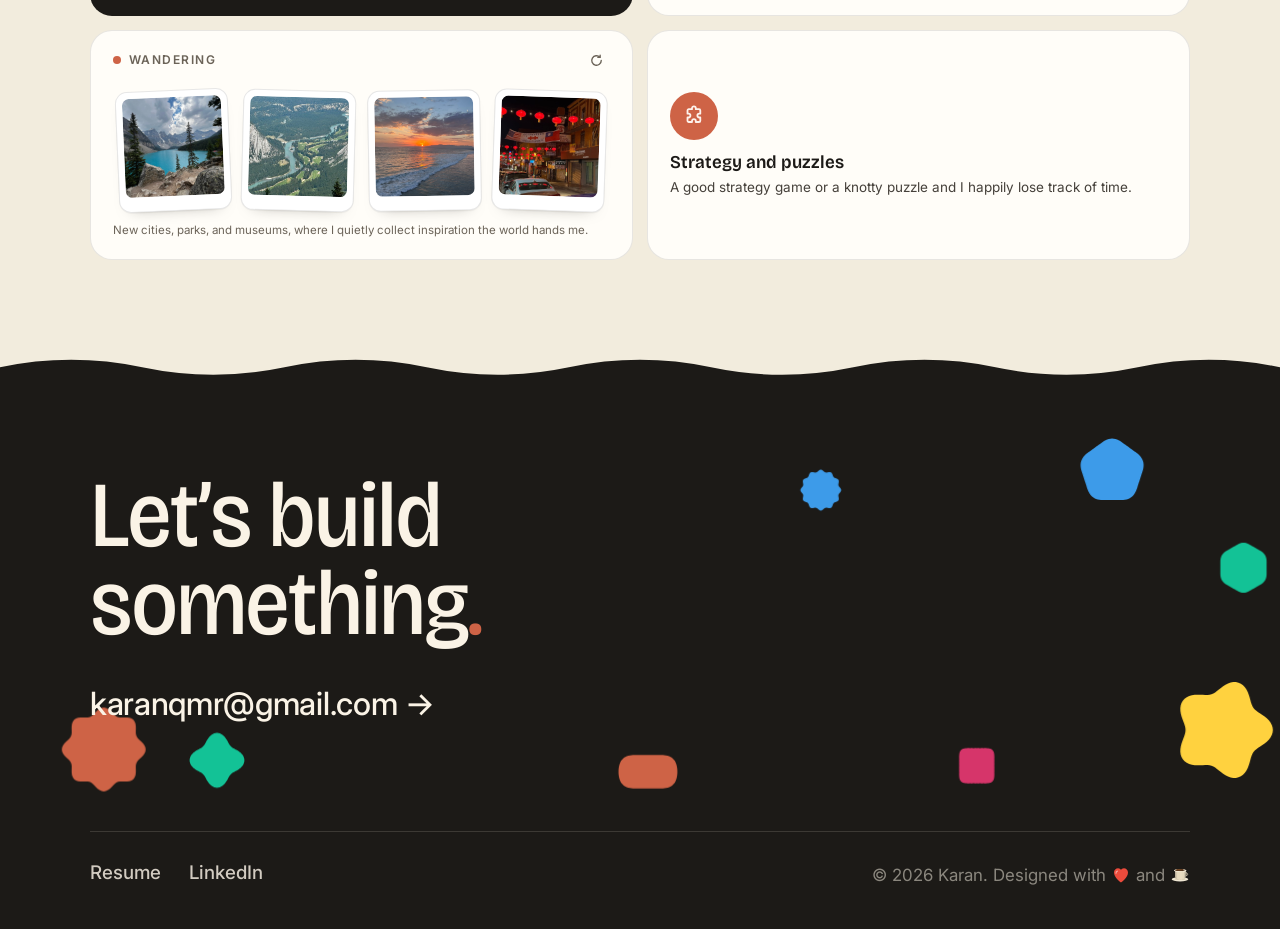
==== commit 99d359f1: "Phase 1: Aeries identity, button label contrast, remove shipped claims - Rename Aeries HR Dashboard " ====
--- a/about.html
+++ b/about.html
@@ -13,7 +13,7 @@
 <link rel="preconnect" href="https://fonts.googleapis.com">
 <link rel="preconnect" href="https://fonts.gstatic.com" crossorigin>
 <link href="https://fonts.googleapis.com/css2?family=Bricolage+Grotesque:opsz,wdth,wght@12..96,75..100,200..800&family=Inter:wght@400;500;600&display=swap" rel="stylesheet">
-<link rel="stylesheet" href="css/style.css?v=26">
+<link rel="stylesheet" href="css/style.css?v=27">
 <link rel="icon" type="image/svg+xml" href="assets/favicon-orange.svg">
 <link rel="alternate icon" href="assets/favicon-orange.png">
 <link rel="apple-touch-icon" href="assets/apple-touch-icon.png">
@@ -60,7 +60,7 @@
   .btn-resume{
     display:inline-flex; align-items:center; gap:10px;
     padding:13px 24px; border-radius:22px;
-    background:#ce6346; color:#fdf2ec;
+    background:#ce6346; color:#1c1a17;
     font:500 15px/1 'Inter',sans-serif; text-decoration:none;
     transition:transform .4s cubic-bezier(0.34,1.56,0.64,1), border-radius .4s cubic-bezier(0.34,1.56,0.64,1);
   }
--- a/css/style.css
+++ b/css/style.css
@@ -149,7 +149,7 @@
   font:500 18px/1 'Inter',sans-serif; text-decoration:none;
 }
 .btn-primary{
-  background:#ce6346; color:#ffffff; border:1.5px solid #ce6346;
+  background:#ce6346; color:#1c1a17; border:1.5px solid #ce6346;
   border-radius:26px;
   box-shadow:0 1px 0 rgba(0,0,0,0.05);
   transition:transform .4s cubic-bezier(0.34,1.56,0.64,1), border-radius .4s cubic-bezier(0.34,1.56,0.64,1), box-shadow .3s ease;
@@ -612,6 +612,8 @@
    dark ink on those fills reads at 4.5+. */
 [style*="background:#13c296"][style*="color:#ffffff"], [style*="background: rgb(19, 194, 150)"][style*="color: rgb(255, 255, 255)"]{ color:#043022 !important; }
 [style*="background:#3d9be9"][style*="color:#ffffff"], [style*="background: rgb(61, 155, 233)"][style*="color: rgb(255, 255, 255)"]{ color:#0c2b45 !important; }
+/* White on the terracotta accent fill is 3.05:1; ink reads at 4.5+. */
+[style*="background:#ce6346"][style*="color:#ffffff"], [style*="background: rgb(206, 99, 70)"][style*="color: rgb(255, 255, 255)"]{ color:#1c1a17 !important; }
 
 /* SVG attribute colors: footer waves track the page background in both themes */
 [fill="#faf3e6"]{ fill:var(--bg); }
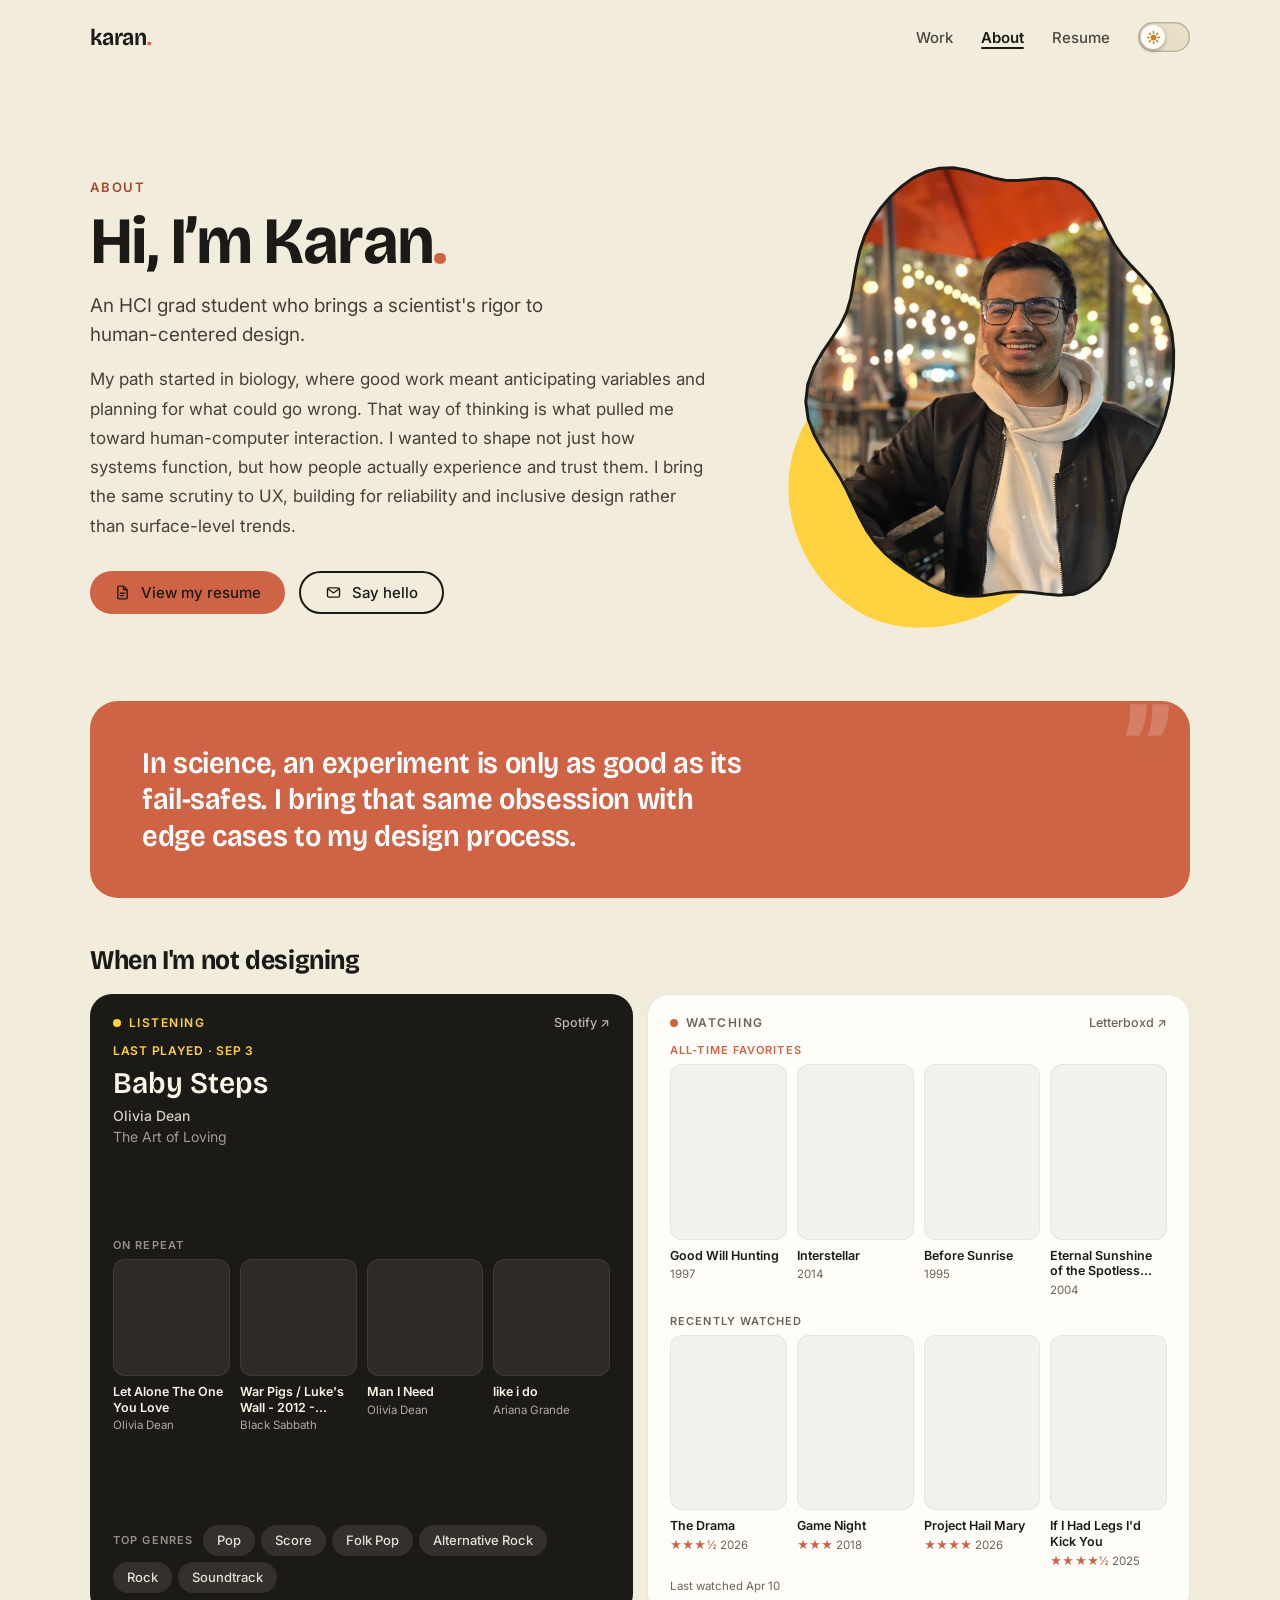
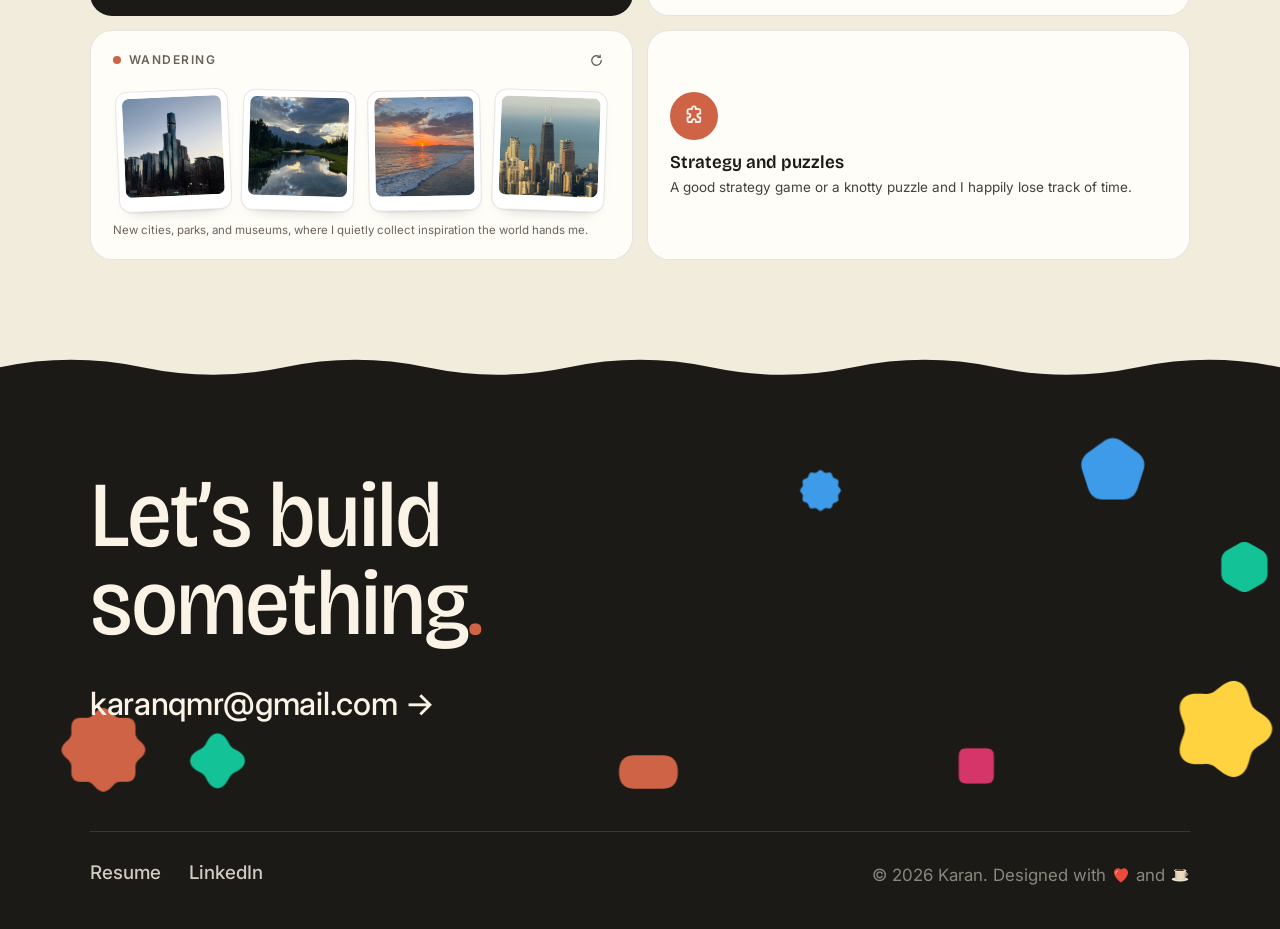
==== commit a909cf73: "Phase 2: nav resume links, em-dash removal, honest research framing, accessible lightbox - Fix stale" ====
--- a/about.html
+++ b/about.html
@@ -8,7 +8,7 @@
 <script async src="https://www.googletagmanager.com/gtag/js?id=G-MG99PZXCXY"></script>
 <script>window.dataLayer=window.dataLayer||[];function gtag(){dataLayer.push(arguments);}gtag('js',new Date());gtag('config','G-MG99PZXCXY');</script>
 <meta name="theme-color" content="#f2ecdd">
-<title>About — Karan</title>
+<title>About · Karan</title>
 <meta name="description" content="Karan is an HCI grad student who brings a scientist's rigor to human-centered design.">
 <link rel="preconnect" href="https://fonts.googleapis.com">
 <link rel="preconnect" href="https://fonts.gstatic.com" crossorigin>
@@ -124,6 +124,7 @@
     <div class="nav-links">
       <a href="index.html#work">Work</a>
       <a href="about.html" aria-current="page">About</a>
+      <a href="https://drive.google.com/file/d/17IT0uRKgggiwDkknbSD-YRlce37ex7aA/view?usp=drivesdk" target="_blank" rel="noopener" aria-label="Resume (opens in new tab)">Resume</a>
     </div>
   </nav>
 
--- a/css/style.css
+++ b/css/style.css
@@ -109,7 +109,7 @@
 .nav-links a:hover::after, .nav-links a:focus-visible::after{
   transform:scaleX(1); transform-origin:left center;
 }
-/* current page: bold, statically underlined — no swoop re-animation on hover */
+/* current page: bold, statically underlined; no swoop re-animation on hover */
 .nav-links a[aria-current="page"]{ opacity:1; font-weight:600; }
 .nav-links a[aria-current="page"]::after{
   transform:scaleX(1); transform-origin:left center; transition:none;
@@ -515,6 +515,17 @@
 .hobby--watching .now-chip-label{ display:block; margin:0 0 8px; color:var(--ink-3); }
 .hobby--watching .fav-label{ color:#ce6346; }
 .now-updated{ margin:12px 0 0 !important; font:400 11.5px/1 'Inter',sans-serif !important; color:var(--ink-3) !important; }
+
+/* ---------- lightbox close button (overlay is inline-styled per page) ---------- */
+.lb-close{
+  position:absolute; top:18px; right:18px; z-index:2;
+  width:44px; height:44px; padding:0; border:0; border-radius:50%;
+  background:rgba(250,243,230,0.14); color:#faf3e6; cursor:pointer;
+  display:flex; align-items:center; justify-content:center;
+  transition:background .2s ease, transform .3s cubic-bezier(0.34,1.56,0.64,1);
+}
+.lb-close:hover, .lb-close:focus-visible{ background:rgba(250,243,230,0.28); transform:scale(1.08); }
+.lb-close:focus-visible{ outline:2px solid #ffd23f; outline-offset:3px; }
 
 /* ---------- wide-figure swipe affordance (case studies, mobile) ---------- */
 .hscroll-hint{ display:none; }
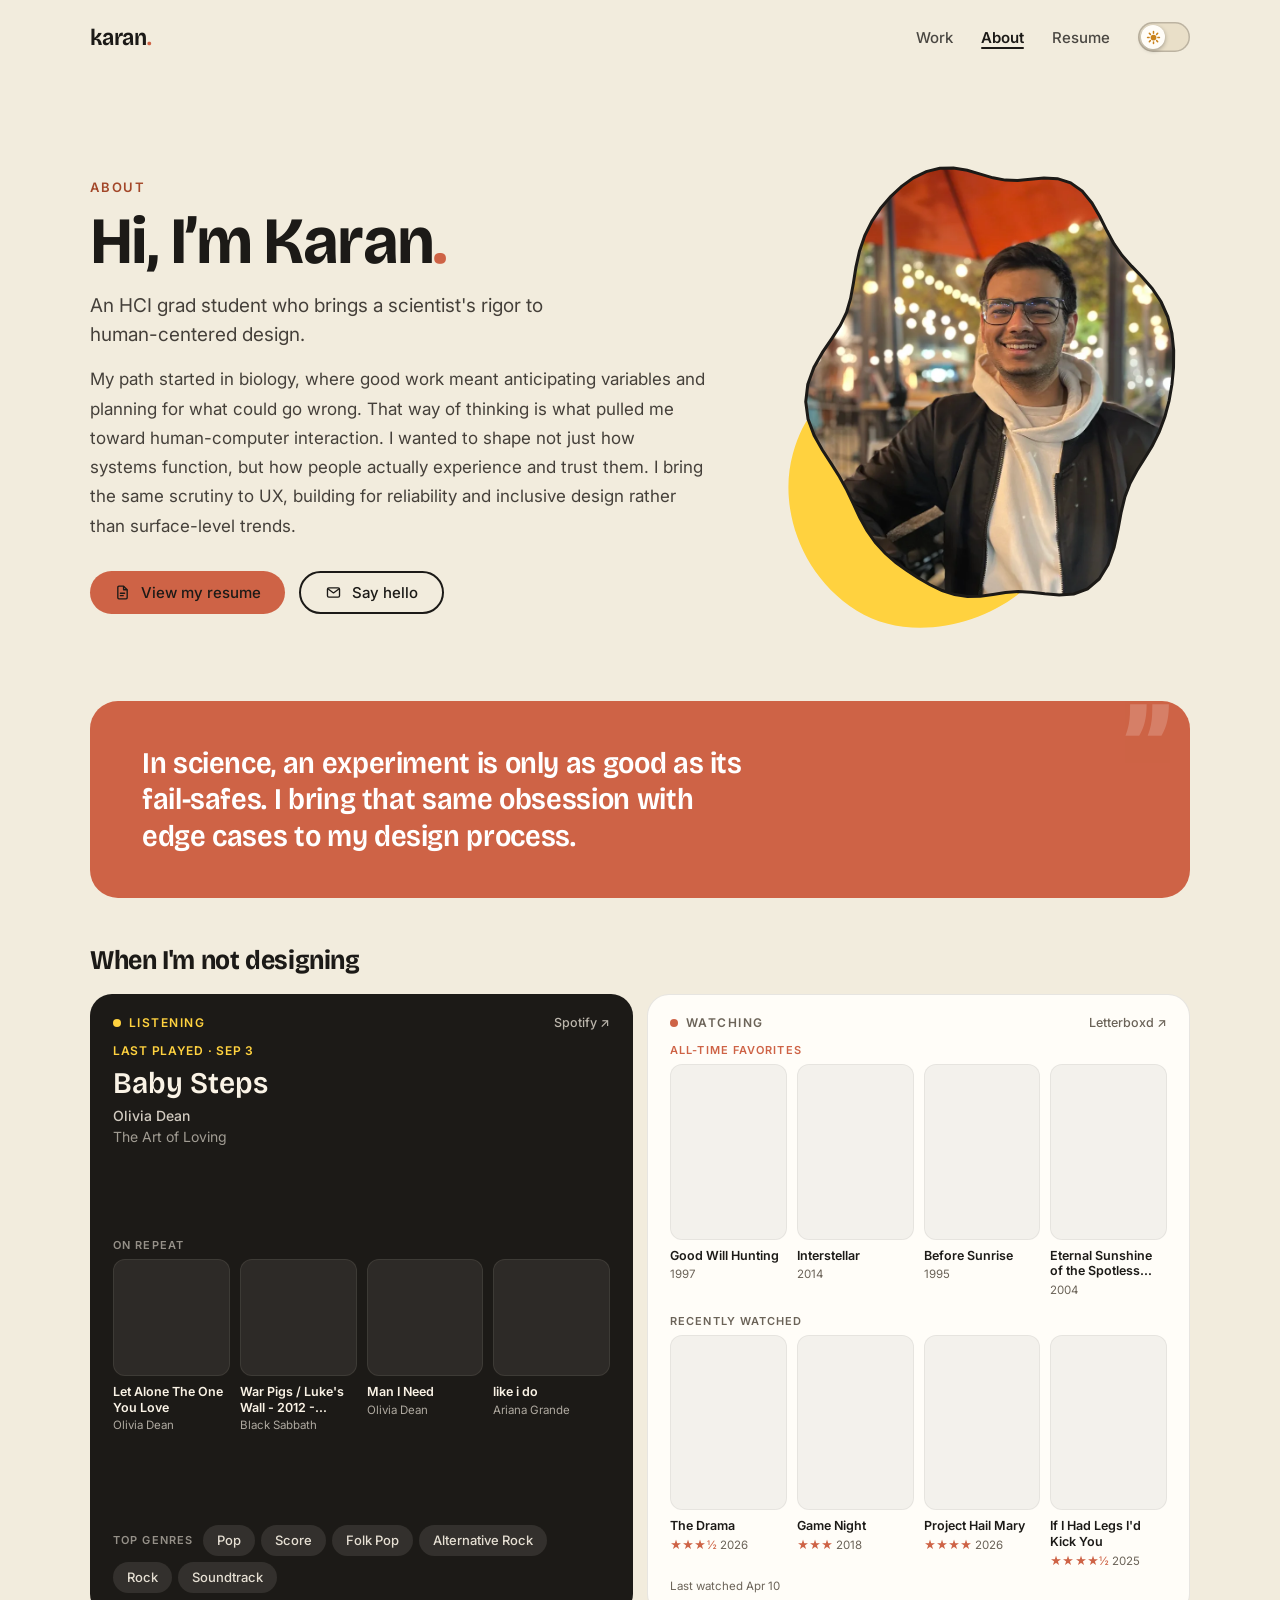
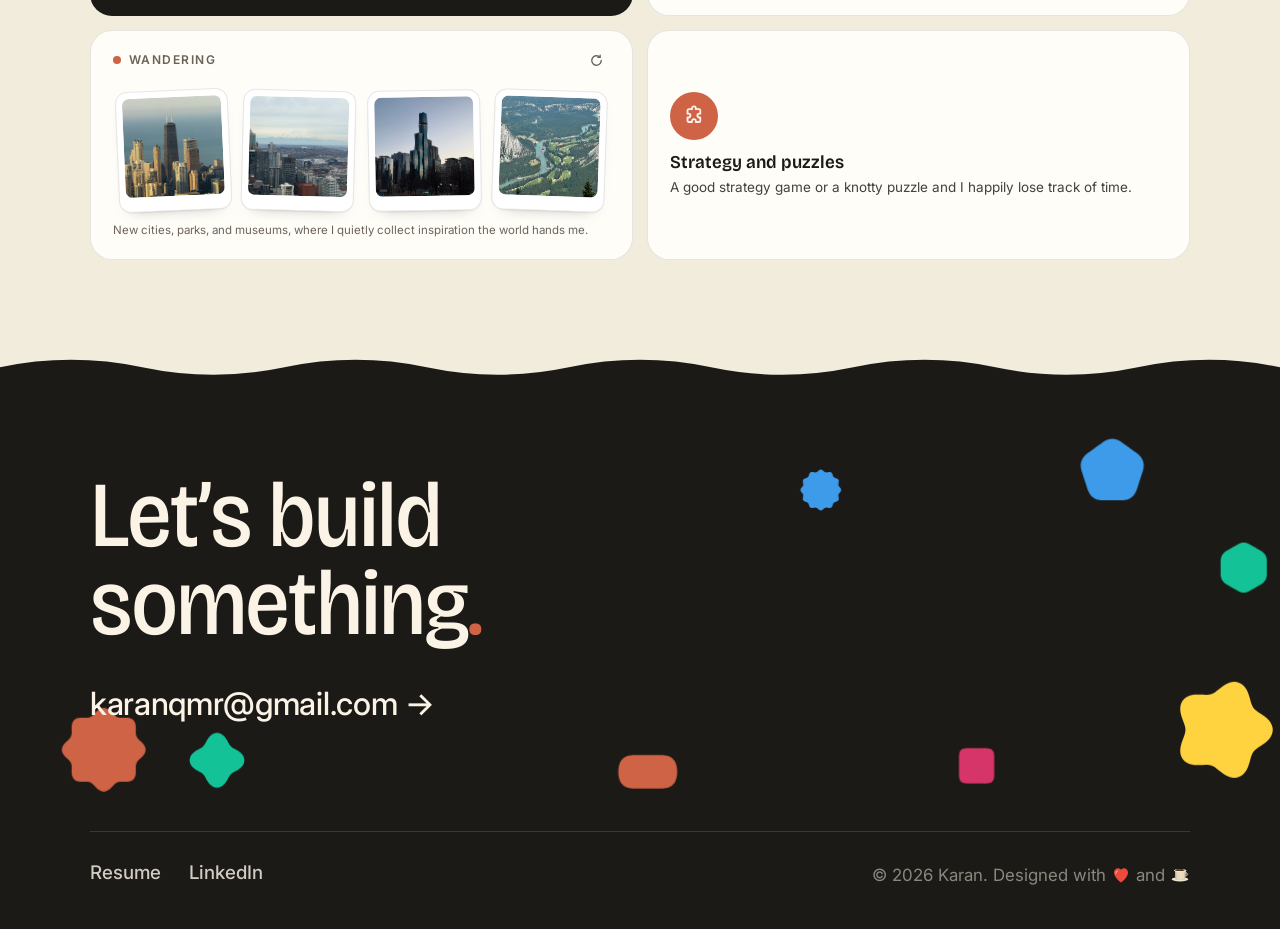
==== commit 3c623521: "Phase 3: descriptive alts, image diet, full-width Aeries card, scroll-region a11y - Every image over" ====
--- a/about.html
+++ b/about.html
@@ -158,7 +158,7 @@
           <div class="about-photo-frame">
             <svg aria-hidden="true" width="0" height="0" style="position:absolute;"><defs><clipPath id="about-blob-clip" clipPathUnits="objectBoundingBox"><path id="about-blob-clip-path" d="M0.5 0.04 C0.72 0.04 0.93 0.17 0.95 0.4 C0.97 0.62 0.91 0.83 0.72 0.93 C0.52 0.98 0.26 0.96 0.12 0.83 C0.0 0.7 0.02 0.44 0.1 0.26 C0.18 0.1 0.3 0.04 0.5 0.04 Z"></path></clipPath></defs></svg>
             <div class="about-photo-clipped">
-              <img src="assets/karan-headshot.jpeg" alt="Karan, smiling under a cafe umbrella at night">
+              <img src="assets/slots/about-headshot.webp" alt="Karan, smiling under a cafe umbrella at night" width="900" height="1200">
             </div>
             <svg viewBox="0 0 100 125" preserveAspectRatio="none" aria-hidden="true" class="about-photo-stroke"><path id="about-blob-stroke" d="M50 5 C72 5 93 21.25 95 50 C97 77.5 91 103.75 72 116.25 C52 122.5 26 120 12 103.75 C0 87.5 2 55 10 32.5 C18 12.5 30 5 50 5 Z" fill="none" stroke="#1c1a17" stroke-width="3" vector-effect="non-scaling-stroke"></path></svg>
           </div>
--- a/css/style.css
+++ b/css/style.css
@@ -224,6 +224,15 @@
   box-shadow:0 24px 46px -24px rgba(28,26,23,0.42);
 }
 .card:focus-visible{ outline:2px solid #ce6346; outline-offset:3px; }
+
+/* Third project spans the full row (no orphaned half-width card) and lays out
+   horizontally where there is room, using only existing card pieces. */
+.card--wide{ grid-column:1 / -1; }
+@media (min-width:840px){
+  .card--wide{ flex-direction:row; align-items:stretch; }
+  .card--wide .card-media{ flex:0 0 56%; aspect-ratio:auto; }
+  .card--wide .card-body{ flex:1 1 auto; justify-content:center; padding:28px; }
+}
 
 .card-media{ overflow:hidden; }
 .card-media-square{ aspect-ratio:1/1; }
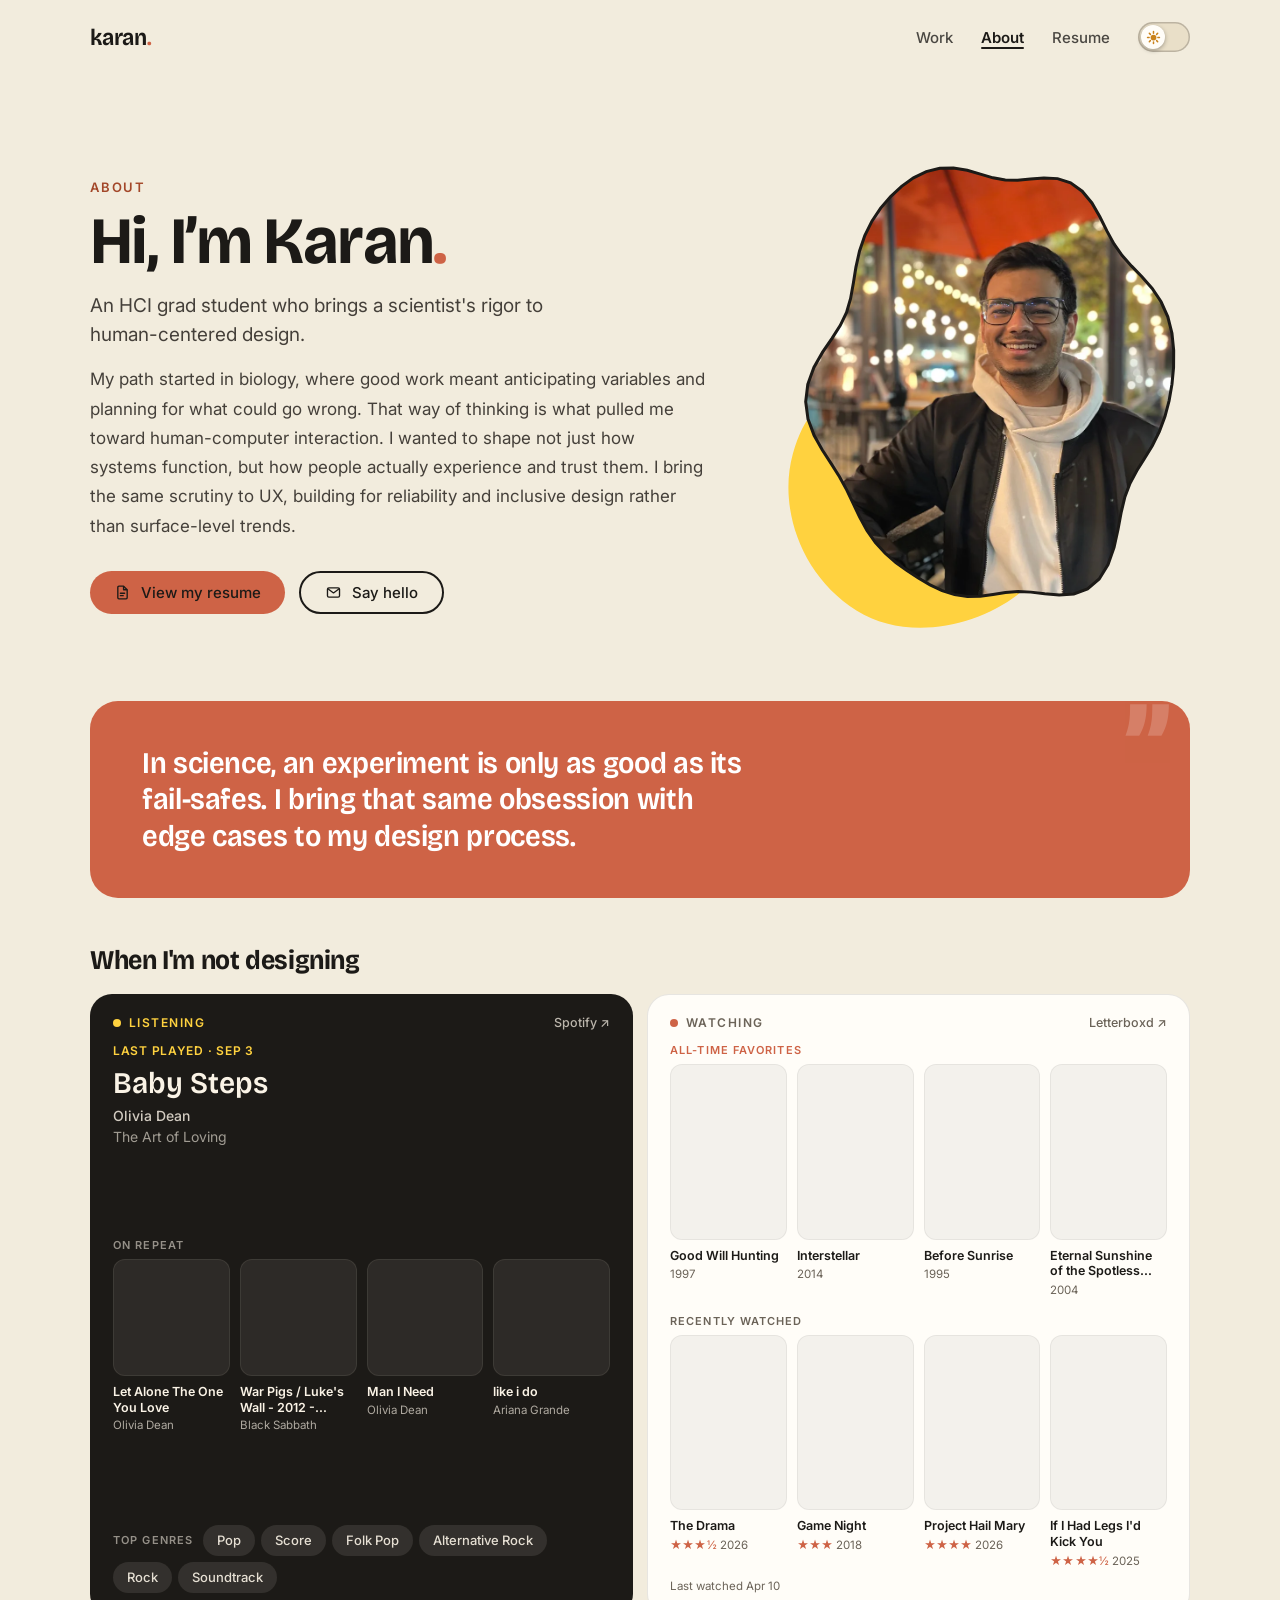
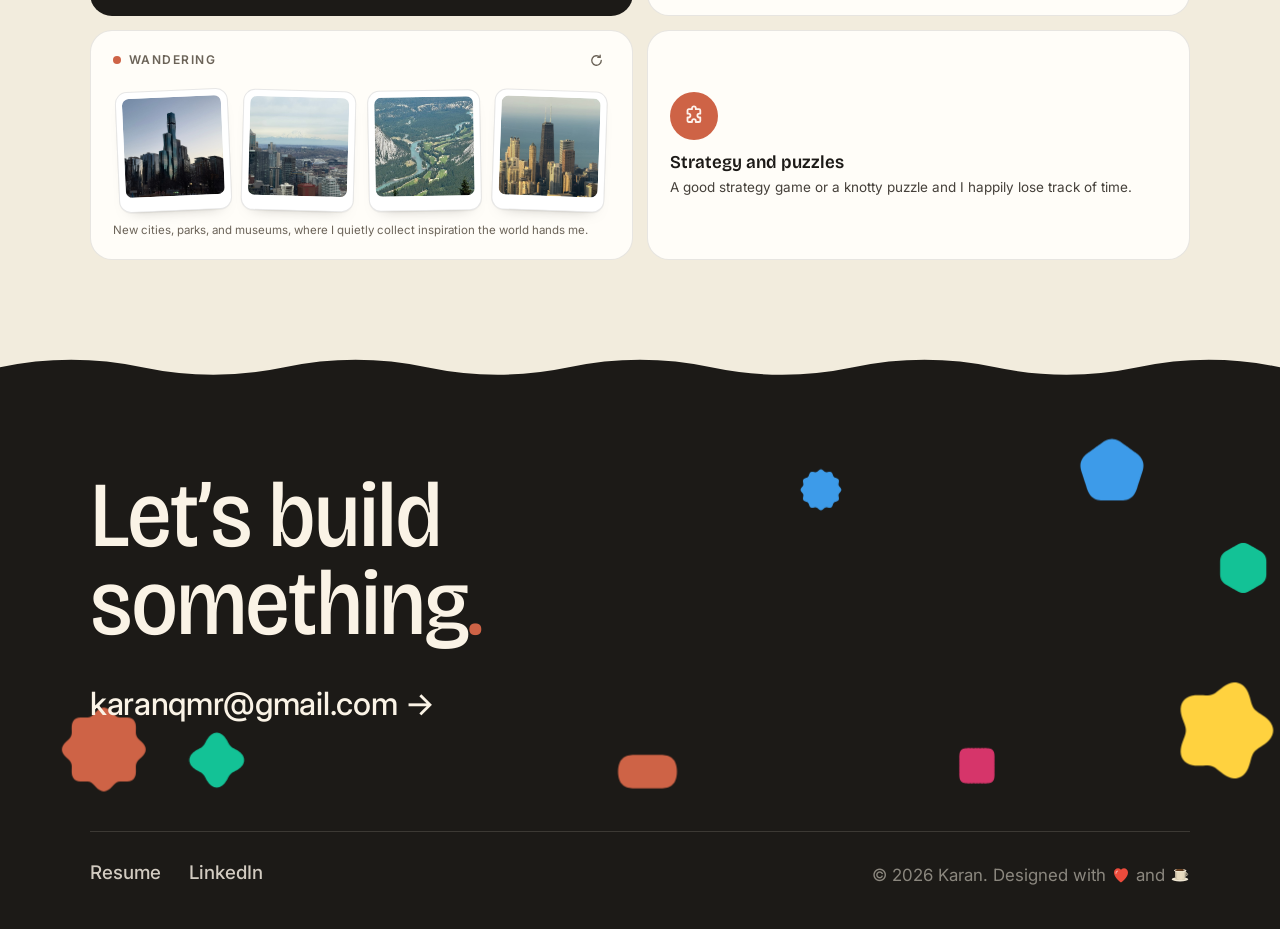
==== commit 89f1df67: "Phase 4: skip-to-content links and a content lint in CI - Every page gets a "Skip to content" link, " ====
--- a/about.html
+++ b/about.html
@@ -119,6 +119,8 @@
 
 <div class="page page--about">
 
+  <a class="skip-link" href="#main-content">Skip to content</a>
+
   <nav class="nav">
     <a href="index.html" class="wordmark" aria-label="karan, home">karan<span class="accent">.</span></a>
     <div class="nav-links">
@@ -128,7 +130,7 @@
     </div>
   </nav>
 
-  <div class="about-main">
+  <div class="about-main" id="main-content" tabindex="-1">
 
     <section class="about-hero">
       <div class="about-hero-copy" data-reveal>
--- a/css/style.css
+++ b/css/style.css
@@ -80,6 +80,18 @@
 }
 
 :focus-visible{ outline:2px solid #ce6346; outline-offset:3px; }
+
+/* ---------- skip link: hidden until keyboard focus ---------- */
+.skip-link{
+  position:fixed; left:16px; top:16px; z-index:300;
+  padding:12px 20px; border-radius:12px;
+  background:#1c1a17; color:#faf3e6; font:600 14px/1 'Inter',sans-serif;
+  text-decoration:none;
+  transform:translateY(-200%); opacity:0; pointer-events:none;
+  transition:transform .2s ease, opacity .2s ease;
+}
+.skip-link:focus{ transform:none; opacity:1; pointer-events:auto; outline:2px solid #ffd23f; outline-offset:3px; }
+html[data-theme="dark"] .skip-link{ background:#f0e9dc; color:#1c1a17; }
 
 /* ---------- nav ---------- */
 .nav{
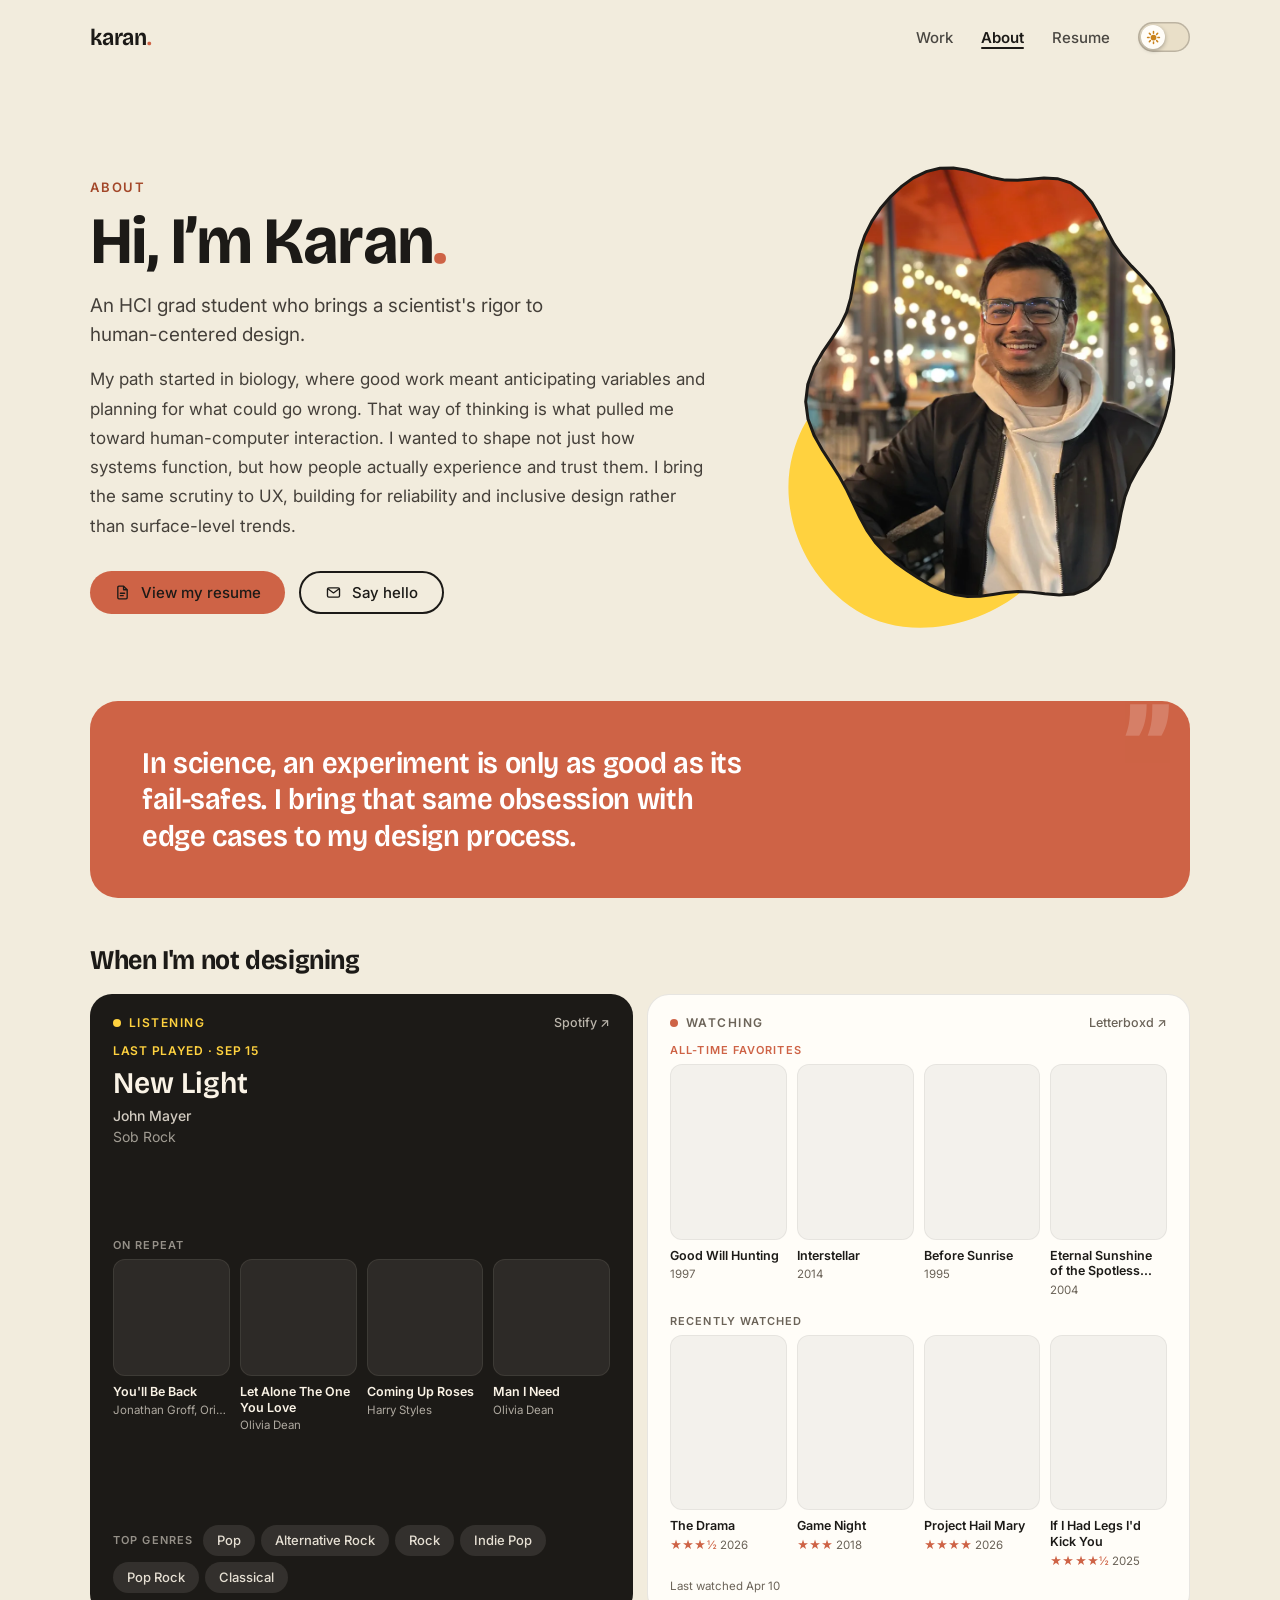
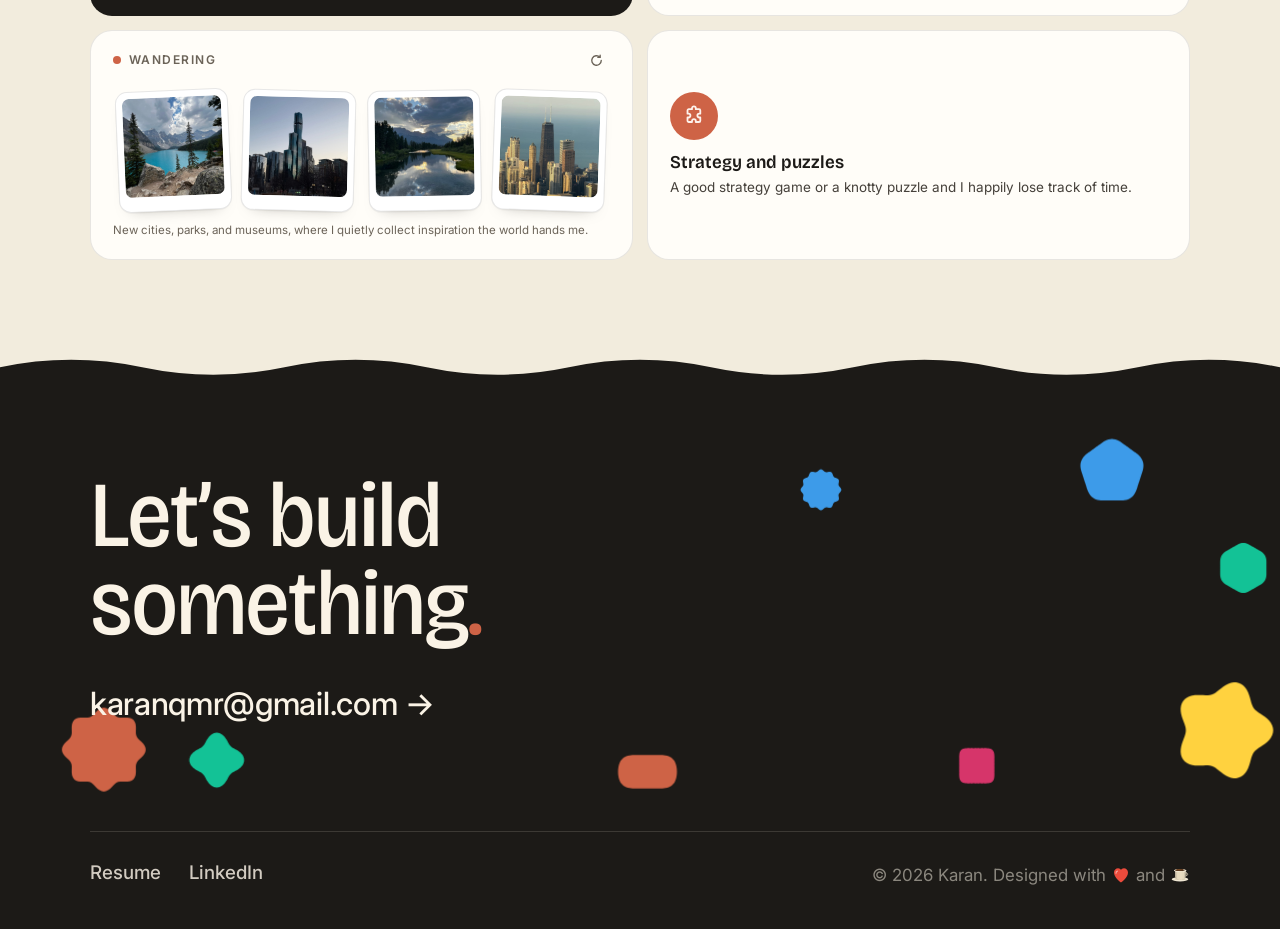
==== commit 115b6c58: "Fix images rendering at intrinsic pixel height; size assets per breakpoint - Root cause: the width/h" ====
--- a/about.html
+++ b/about.html
@@ -13,7 +13,7 @@
 <link rel="preconnect" href="https://fonts.googleapis.com">
 <link rel="preconnect" href="https://fonts.gstatic.com" crossorigin>
 <link href="https://fonts.googleapis.com/css2?family=Bricolage+Grotesque:opsz,wdth,wght@12..96,75..100,200..800&family=Inter:wght@400;500;600&display=swap" rel="stylesheet">
-<link rel="stylesheet" href="css/style.css?v=27">
+<link rel="stylesheet" href="css/style.css?v=28">
 <link rel="icon" type="image/svg+xml" href="assets/favicon-orange.svg">
 <link rel="alternate icon" href="assets/favicon-orange.png">
 <link rel="apple-touch-icon" href="assets/apple-touch-icon.png">
--- a/css/style.css
+++ b/css/style.css
@@ -1,5 +1,8 @@
 /* ---------- reset & base ---------- */
 *{ box-sizing:border-box; }
+/* Images carry width/height attributes for layout stability; without this the
+   height attribute would beat inline aspect-ratio and render at intrinsic pixels. */
+img{ height:auto; }
 
 /* ---------- theme tokens ---------- */
 :root{
@@ -244,6 +247,8 @@
   .card--wide{ flex-direction:row; align-items:stretch; }
   .card--wide .card-media{ flex:0 0 56%; aspect-ratio:auto; }
   .card--wide .card-body{ flex:1 1 auto; justify-content:center; padding:28px; }
+  .card--wide .card-tags{ margin-top:4px; }
+  .card--wide .card-media{ max-height:460px; }
 }
 
 .card-media{ overflow:hidden; }
